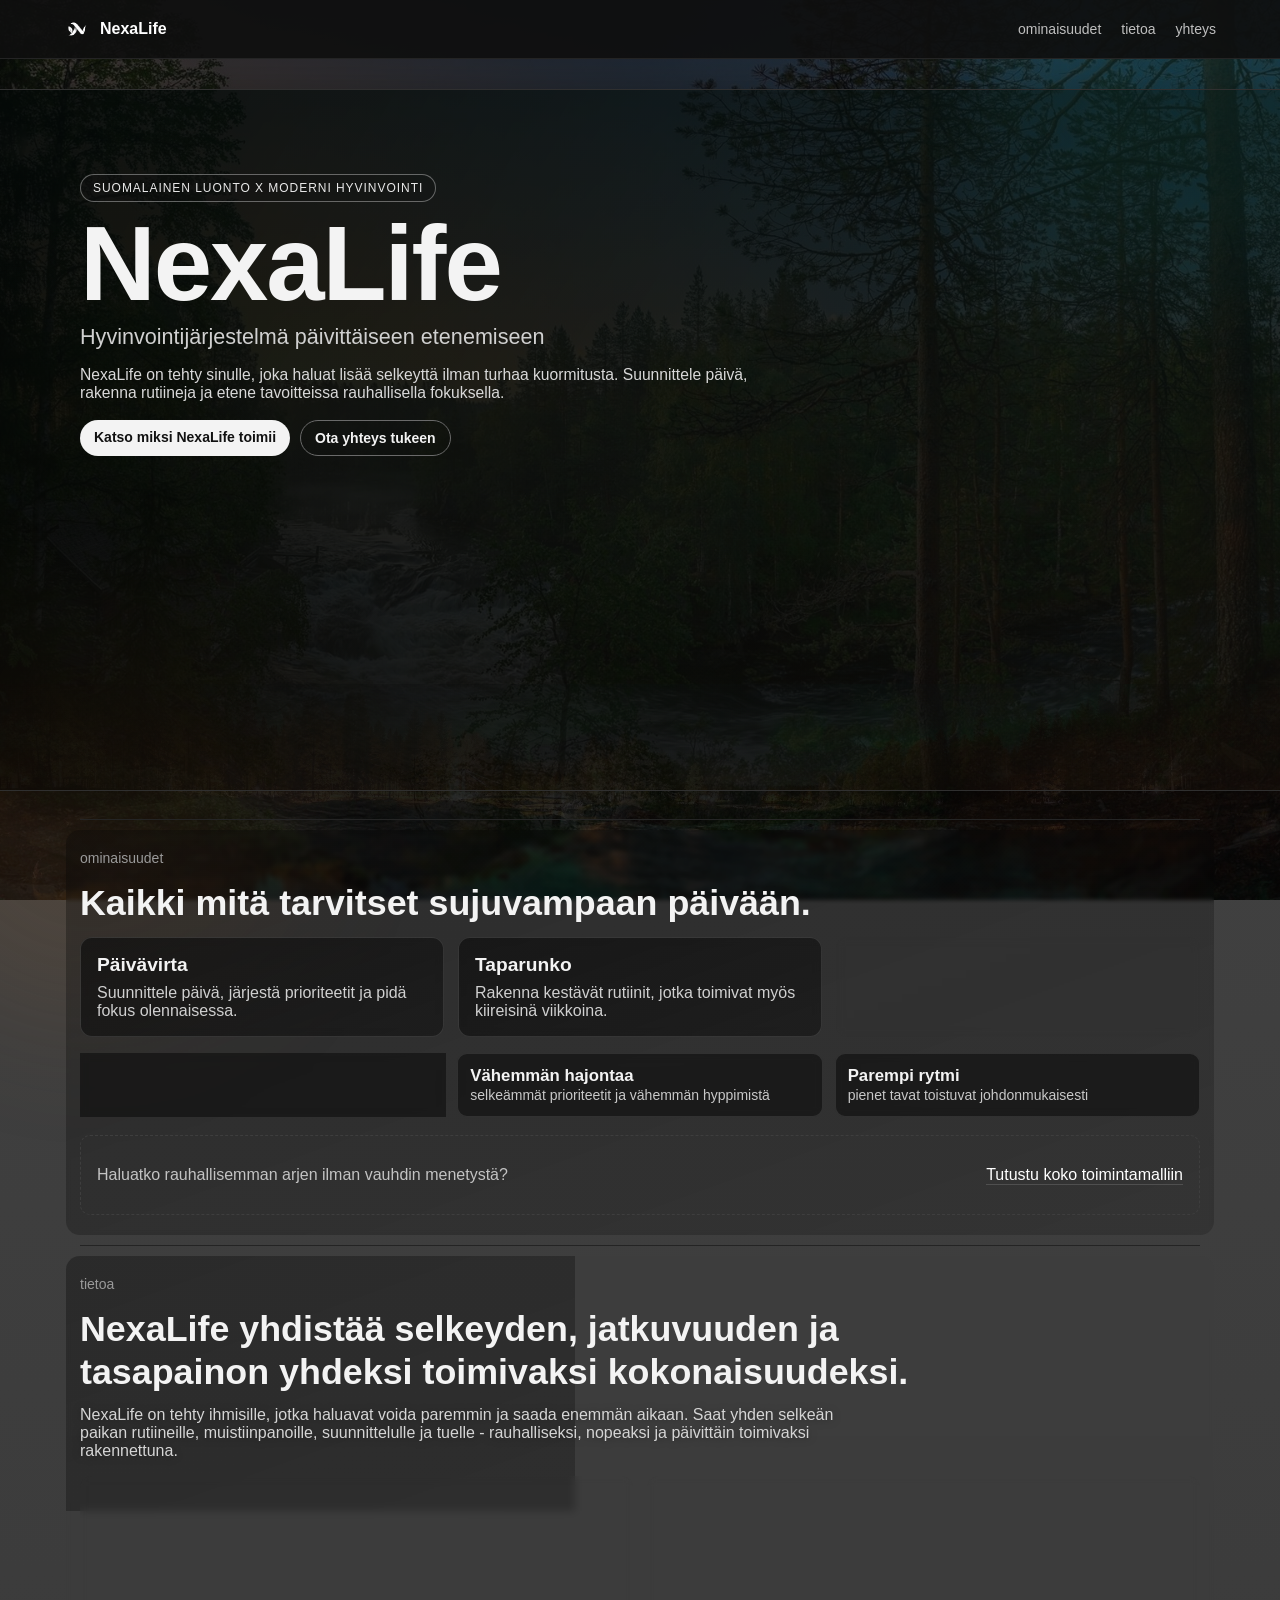
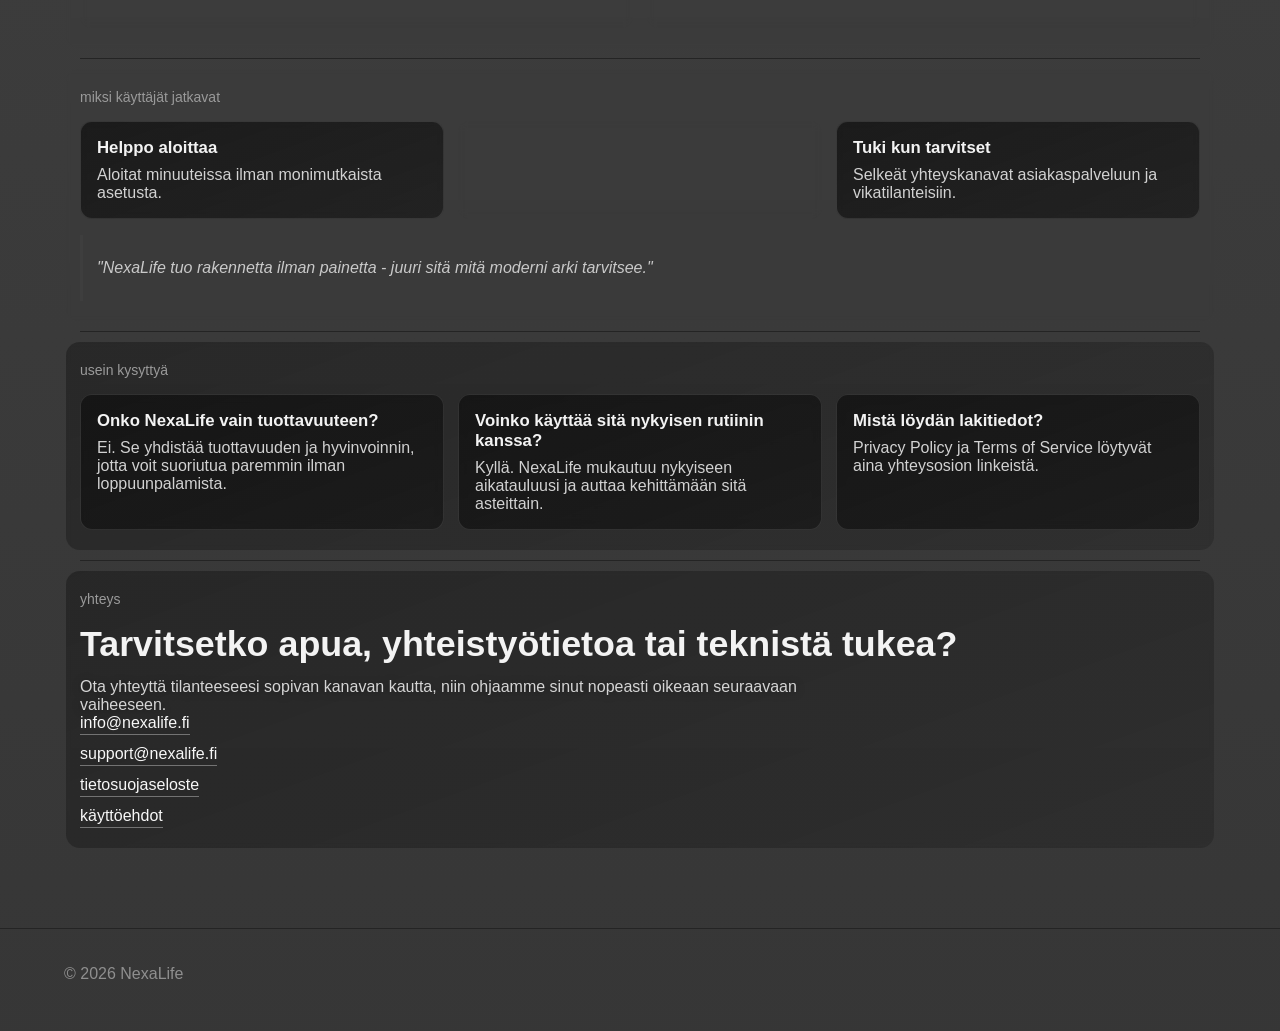
==== index.html @ 03fd62d7 "kotisivu" ====
<!DOCTYPE html>
<html lang="fi">
  <head>
    <meta charset="UTF-8" />
    <meta name="viewport" content="width=device-width, initial-scale=1.0" />
    <title>NexaLife</title>
    <meta name="description" content="NexaLife - hyvinvointijärjestelmä arjen etenemiseen." />
    <link rel="stylesheet" href="styles.css" />
  </head>
  <body>
    <div class="bg-orb orb-1"></div>
    <div class="bg-orb orb-2"></div>
    <div class="noise"></div>
    <header class="topbar">
      <a class="logo" href="#home">
        <img src="assets/images/nexanobg.png" alt="NexaLife logo" />
        <span>NexaLife</span>
      </a>
      <nav class="menu">
        <a class="nav-link" href="#projects">Ominaisuudet</a>
        <a class="nav-link" href="#about">Tietoa</a>
        <a class="nav-link" href="#support">Yhteys</a>
      </nav>
    </header>

    <main>
      <section id="home" class="hero hero-fullbleed reveal">
        <video autoplay muted loop playsinline poster="assets/images/taustatesti.jpeg">
          <source src="assets/videos/taustavideo.mp4" type="video/mp4" />
        </video>
        <div class="hero-overlay"></div>
        <div class="hero-inner">
          <p class="hero-tag">Suomalainen luonto x moderni hyvinvointi</p>
          <h1>NexaLife</h1>
          <h2>Hyvinvointijärjestelmä päivittäiseen etenemiseen</h2>
          <p class="hero-text">
            NexaLife on tehty sinulle, joka haluat lisää selkeyttä ilman turhaa
            kuormitusta. Suunnittele päivä, rakenna rutiineja ja etene
            tavoitteissa rauhallisella fokuksella.
          </p>
          <div class="hero-cta">
            <a class="pill-btn" href="#about">Katso miksi NexaLife toimii</a>
            <a class="pill-btn ghost" href="#support">Ota yhteys tukeen</a>
          </div>
        </div>
      </section>

      <section id="projects" class="panel reveal">
        <p class="eyebrow">Ominaisuudet</p>
        <h3 class="section-title">Kaikki mitä tarvitset sujuvampaan päivään.</h3>
        <div class="project-list">
          <article class="project-card reveal">
            <h3>Päivävirta</h3>
            <p>Suunnittele päivä, järjestä prioriteetit ja pidä fokus olennaisessa.</p>
          </article>
          <article class="project-card reveal">
            <h3>Taparunko</h3>
            <p>Rakenna kestävät rutiinit, jotka toimivat myös kiireisinä viikkoina.</p>
          </article>
          <article class="project-card reveal">
            <h3>Hyvinvointipulssi</h3>
            <p>Seuraa edistymistä ja tee parempia valintoja selkeällä yleiskuvalla.</p>
          </article>
        </div>
        <div class="mini-stats reveal">
          <div>
            <strong>1 sovellus</strong>
            <span>tehtäville, rutiineille, muistiinpanoille ja tuelle</span>
          </div>
          <div>
            <strong>Vähemmän hajontaa</strong>
            <span>selkeämmät prioriteetit ja vähemmän hyppimistä</span>
          </div>
          <div>
            <strong>Parempi rytmi</strong>
            <span>pienet tavat toistuvat johdonmukaisesti</span>
          </div>
        </div>
        <div class="panel-cta reveal">
          <p>Haluatko rauhallisemman arjen ilman vauhdin menetystä?</p>
          <a class="text-link" href="#about">Tutustu koko toimintamalliin</a>
        </div>
      </section>

      <section id="about" class="panel reveal">
        <p class="eyebrow">Tietoa</p>
        <h3 class="section-title">
          NexaLife yhdistää selkeyden, jatkuvuuden ja tasapainon yhdeksi toimivaksi kokonaisuudeksi.
        </h3>
        <p class="section-text">
          NexaLife on tehty ihmisille, jotka haluavat voida paremmin ja saada
          enemmän aikaan. Saat yhden selkeän paikan rutiineille, muistiinpanoille,
          suunnittelulle ja tuelle - rauhalliseksi, nopeaksi ja päivittäin
          toimivaksi rakennettuna.
        </p>
        <div class="about-grid">
          <article class="text-card reveal">
            <h4>Missä NexaLife auttaa</h4>
            <ul>
              <li>Päätä mitä tänään kannattaa tehdä ja suojaa fokuksesi.</li>
              <li>Rakenna kestäviä tapoja, jotka sopivat oikeaan arkeen.</li>
              <li>Pidä muistiinpanot ja suunnitelmat samassa luotettavassa paikassa.</li>
              <li>Näe kehitys ajassa viikoittaisen nollauksen sijaan.</li>
            </ul>
          </article>
          <article class="text-card reveal">
            <h4>Kenelle sovellus sopii</h4>
            <p>
              NexaLife sopii opiskelijoille, tekijöille, yrittäjille ja kiireisille
              ammattilaisille, jotka haluavat rauhallisemman tavan hallita arkea.
              Jos nykyinen kokonaisuus tuntuu hajanaiselta, tämä antaa yhden
              selkeän kotipesän.
            </p>
          </article>
        </div>
      </section>

      <section class="panel reveal">
        <p class="eyebrow">Miksi käyttäjät jatkavat</p>
        <div class="reason-grid">
          <article class="reason-card reveal">
            <h4>Helppo aloittaa</h4>
            <p>Aloitat minuuteissa ilman monimutkaista asetusta.</p>
          </article>
          <article class="reason-card reveal">
            <h4>Tehty jatkuvuuteen</h4>
            <p>Suunniteltu pitämään rytmi myös stressaavina viikkoina.</p>
          </article>
          <article class="reason-card reveal">
            <h4>Tuki kun tarvitset</h4>
            <p>Selkeät yhteyskanavat asiakaspalveluun ja vikatilanteisiin.</p>
          </article>
        </div>
        <div class="quote reveal">
          <p>
            "NexaLife tuo rakennetta ilman painetta - juuri sitä mitä moderni arki tarvitsee."
          </p>
        </div>
      </section>

      <section class="panel reveal">
        <p class="eyebrow">Usein kysyttyä</p>
        <div class="faq-list">
          <article class="faq-item reveal">
            <h4>Onko NexaLife vain tuottavuuteen?</h4>
            <p>
              Ei. Se yhdistää tuottavuuden ja hyvinvoinnin, jotta voit suoriutua
              paremmin ilman loppuunpalamista.
            </p>
          </article>
          <article class="faq-item reveal">
            <h4>Voinko käyttää sitä nykyisen rutiinin kanssa?</h4>
            <p>
              Kyllä. NexaLife mukautuu nykyiseen aikatauluusi ja auttaa kehittämään
              sitä asteittain.
            </p>
          </article>
          <article class="faq-item reveal">
            <h4>Mistä löydän lakitiedot?</h4>
            <p>
              Privacy Policy ja Terms of Service löytyvät aina yhteysosion linkeistä.
            </p>
          </article>
        </div>
      </section>

      <section id="support" class="panel reveal">
        <p class="eyebrow">Yhteys</p>
        <h3 class="section-title">Tarvitsetko apua, yhteistyötietoa tai teknistä tukea?</h3>
        <p class="section-text">
          Ota yhteyttä tilanteeseesi sopivan kanavan kautta, niin ohjaamme sinut
          nopeasti oikeaan seuraavaan vaiheeseen.
        </p>
        <div class="contact-links">
          <a href="mailto:info@nexalife.fi">info@nexalife.fi</a>
          <a href="mailto:support@nexalife.fi">support@nexalife.fi</a>
          <a href="privacy-policy.html">tietosuojaseloste</a>
          <a href="terms-of-service.html">käyttöehdot</a>
        </div>
      </section>
    </main>

    <footer class="footer">
      <p>&copy; 2026 NexaLife</p>
    </footer>

    <script src="script.js"></script>
  </body>
</html>
---- styles.css ----
* { box-sizing: border-box; }
html, body { margin: 0; padding: 0; scroll-behavior: smooth; }
body {
  font-family: Arial, Helvetica, sans-serif;
  background:
    linear-gradient(rgba(10, 10, 10, 0.76), rgba(10, 10, 10, 0.82)),
    url("assets/images/bg1.jpg") center / cover fixed no-repeat;
  color: #f3f3f3;
  overflow-x: hidden;
}

body::after {
  content: "";
  position: fixed;
  left: 0;
  width: 100%;
  height: clamp(180px, 24vh, 320px);
  pointer-events: none;
  z-index: -1;
  background-size: cover;
  background-position: center;
  opacity: 0.28;
}

body::after {
  bottom: 0;
  background-image:
    linear-gradient(to top, rgba(10, 10, 10, 0.2), rgba(10, 10, 10, 0.88)),
    url("assets/images/bg2.jpg");
}

.bg-orb {
  position: fixed;
  width: 420px;
  height: 420px;
  border-radius: 50%;
  filter: blur(70px);
  opacity: 0.18;
  pointer-events: none;
  z-index: 0;
}
.orb-1 {
  background: #2a9d8f;
  top: -140px;
  right: -100px;
}
.orb-2 {
  background: #8c5e34;
  bottom: -120px;
  left: -120px;
}
.noise {
  position: fixed;
  inset: 0;
  pointer-events: none;
  z-index: 0;
  opacity: 0.06;
  background-image: radial-gradient(#ffffff 0.6px, transparent 0.6px);
  background-size: 4px 4px;
}

.topbar {
  position: sticky;
  top: 0;
  z-index: 20;
  display: flex;
  align-items: center;
  justify-content: space-between;
  padding: 16px 5vw;
  background: rgba(15, 15, 15, 0.9);
  border-bottom: 1px solid #242424;
  z-index: 30;
}

.logo { display: inline-flex; align-items: center; gap: 10px; color: #fff; text-decoration: none; font-weight: 700; }
.logo img { width: 26px; height: 26px; object-fit: contain; }

.menu { display: flex; gap: 20px; }
.menu a {
  color: #bfbfbf;
  text-decoration: none;
  text-transform: lowercase;
  font-size: 14px;
  position: relative;
}
.menu a::after {
  content: "";
  position: absolute;
  left: 0;
  bottom: -5px;
  width: 100%;
  height: 1px;
  background: #f3f3f3;
  transform: scaleX(0);
  transform-origin: left;
  transition: transform 220ms ease;
}
.menu a:hover,
.menu a.is-active { color: #fff; }
.menu a:hover::after,
.menu a.is-active::after { transform: scaleX(1); }

main { width: min(1120px, 92vw); margin: 0 auto; padding: 30px 0 70px; position: relative; z-index: 1; }
section { scroll-margin-top: 90px; }

.hero {
  position: relative;
  min-height: 70vh;
  border-radius: 14px;
  overflow: hidden;
  margin-bottom: 28px;
  border: 1px solid #2f2f2f;
  box-shadow: 0 20px 60px rgba(0, 0, 0, 0.5);
}

.hero-fullbleed {
  width: 100vw;
  margin-left: 50%;
  transform: translateX(-50%);
  border-left: none;
  border-right: none;
  border-radius: 0;
  min-height: clamp(520px, 78vh, 860px);
}
.hero video {
  position: absolute;
  inset: 0;
  width: 100%;
  height: 100%;
  object-fit: cover;
  transform: scale(1.03);
}
.hero-overlay {
  position: absolute;
  inset: 0;
  background:
    linear-gradient(120deg, rgba(0,0,0,.72), rgba(0,0,0,.3)),
    linear-gradient(180deg, rgba(52, 167, 144, 0.12), rgba(140, 94, 52, 0.08));
}
.hero-inner {
  position: relative;
  z-index: 2;
  width: min(1120px, 92vw);
  margin: 0 auto;
  padding: clamp(30px, 7vw, 84px) 0;
  max-width: none;
}

.hero-tag {
  margin: 0 0 12px;
  display: inline-block;
  text-transform: uppercase;
  letter-spacing: 0.08em;
  font-size: 12px;
  color: #e9e9e9;
  border: 1px solid rgba(255, 255, 255, 0.35);
  border-radius: 999px;
  padding: 6px 12px;
  background: rgba(20, 20, 20, 0.35);
}
.hero-inner h1 {
  margin: 0 0 10px;
  font-size: clamp(3rem, 8.2vw, 8rem);
  line-height: .95;
  letter-spacing: -0.02em;
}
.hero-inner h2 {
  margin: 0;
  color: #d0d0d0;
  font-weight: 500;
  font-size: clamp(1rem, 2vw, 1.35rem);
  max-width: 700px;
}
.hero-text {
  margin: 16px 0 0;
  color: #d9d9d9;
  max-width: 680px;
  font-size: clamp(0.98rem, 1.2vw, 1.12rem);
}
.hero-cta {
  margin-top: 18px;
  display: flex;
  gap: 10px;
  flex-wrap: wrap;
}
.pill-btn {
  text-decoration: none;
  color: #111;
  background: #f3f3f3;
  border-radius: 999px;
  padding: 9px 14px;
  font-size: 14px;
  font-weight: 700;
  transition: transform .22s ease, box-shadow .22s ease;
}
.pill-btn.ghost {
  background: transparent;
  color: #f3f3f3;
  border: 1px solid #6a6a6a;
}
.pill-btn:hover {
  transform: translateY(-2px);
  box-shadow: 0 8px 20px rgba(0, 0, 0, 0.35);
}

.panel {
  padding: 30px 0;
  border-top: 1px solid #242424;
  position: relative;
}

.panel::before {
  content: "";
  position: absolute;
  inset: 10px -14px;
  border-radius: 14px;
  background: linear-gradient(160deg, rgba(7, 7, 7, 0.34), rgba(7, 7, 7, 0.18));
  backdrop-filter: blur(2px);
  z-index: -1;
  pointer-events: none;
}

.eyebrow {
  margin: 0 0 16px;
  color: #9a9a9a;
  text-transform: lowercase;
  font-size: 14px;
}

.project-list {
  display: grid;
  grid-template-columns: repeat(auto-fit, minmax(230px, 1fr));
  gap: 14px;
}
.project-card {
  border: 1px solid rgba(255, 255, 255, 0.12);
  border-radius: 12px;
  padding: 16px;
  background: linear-gradient(160deg, rgba(15, 15, 15, 0.72), rgba(15, 15, 15, 0.55));
  backdrop-filter: blur(4px);
  transition: transform .25s ease, border-color .25s ease, background .25s ease;
}
.project-card:hover {
  transform: translateY(-4px);
  border-color: rgba(255, 255, 255, 0.24);
  background: linear-gradient(160deg, rgba(18, 18, 18, 0.82), rgba(18, 18, 18, 0.68));
}
.project-card h3 { margin: 0 0 8px; font-size: 1.2rem; }
.project-card p { margin: 0; color: #d0d0d0; }

.mini-stats {
  margin-top: 16px;
  display: grid;
  grid-template-columns: repeat(auto-fit, minmax(220px, 1fr));
  gap: 12px;
}
.mini-stats div {
  border: 1px solid rgba(255, 255, 255, 0.1);
  border-radius: 10px;
  padding: 12px;
  background: rgba(10, 10, 10, 0.55);
  backdrop-filter: blur(4px);
}

.panel-cta {
  margin-top: 18px;
  padding: 14px 16px;
  border: 1px dashed #3e3e3e;
  border-radius: 10px;
  display: flex;
  flex-wrap: wrap;
  gap: 12px;
  align-items: center;
  justify-content: space-between;
  color: #c3c3c3;
}
.text-link {
  color: #fff;
  text-decoration: none;
  border-bottom: 1px solid #4f4f4f;
}
.mini-stats strong {
  display: block;
  font-size: 1.05rem;
}
.mini-stats span {
  color: #c8c8c8;
  font-size: 14px;
}

.section-title {
  margin: 0 0 12px;
  max-width: 880px;
  font-size: clamp(1.4rem, 2.8vw, 2.35rem);
  line-height: 1.2;
}
.section-text {
  margin: 0;
  max-width: 760px;
  color: #d5d5d5;
  text-shadow: 0 1px 8px rgba(0, 0, 0, 0.35);
}

.about-grid,
.reason-grid,
.faq-list {
  margin-top: 16px;
  display: grid;
  grid-template-columns: repeat(auto-fit, minmax(260px, 1fr));
  gap: 14px;
}
.text-card,
.reason-card,
.faq-item {
  border: 1px solid rgba(255, 255, 255, 0.11);
  border-radius: 12px;
  padding: 16px;
  background: linear-gradient(160deg, rgba(15, 15, 15, 0.72), rgba(15, 15, 15, 0.55));
  backdrop-filter: blur(4px);
  transition: transform .25s ease, border-color .25s ease;
}
.text-card:hover,
.reason-card:hover,
.faq-item:hover {
  transform: translateY(-3px);
  border-color: rgba(255, 255, 255, 0.22);
}
.text-card h4,
.reason-card h4,
.faq-item h4 {
  margin: 0 0 8px;
  font-size: 1.05rem;
}
.text-card p,
.reason-card p,
.faq-item p {
  margin: 0;
  color: #d2d2d2;
}
.text-card ul {
  margin: 0;
  padding-left: 18px;
  color: #d2d2d2;
}
.text-card li + li {
  margin-top: 6px;
}

.contact-links { display: grid; gap: 10px; }
.contact-links a {
  width: fit-content;
  color: #f7f7f7;
  text-decoration: none;
  border-bottom: 1px solid rgba(255, 255, 255, 0.35);
  padding-bottom: 2px;
  transition: color .2s ease, border-color .2s ease;
}
.contact-links a:hover {
  color: #ffffff;
  border-color: rgba(255, 255, 255, 0.72);
}

.quote {
  margin-top: 16px;
  border-left: 3px solid #3e3e3e;
  padding: 8px 14px;
  color: #c9c9c9;
  font-style: italic;
}

.footer {
  border-top: 1px solid #242424;
  padding: 20px 5vw 32px;
  color: #8f8f8f;
  position: relative;
  z-index: 1;
}

.reveal {
  opacity: 0;
  transform: translateY(16px);
  transition: opacity .7s ease, transform .7s ease;
}
.reveal.is-visible {
  opacity: 1;
  transform: translateY(0);
}

.hero-fullbleed.reveal {
  transform: translateX(-50%) translateY(16px);
}

.hero-fullbleed.reveal.is-visible {
  transform: translateX(-50%) translateY(0);
}

@media (max-width: 760px) {
  .topbar { flex-direction: column; align-items: flex-start; gap: 10px; }
  .menu { gap: 14px; }
  .hero-fullbleed {
    min-height: 66vh;
  }
  .hero-inner {
    width: 92vw;
    padding: 24px 0 34px;
  }
}
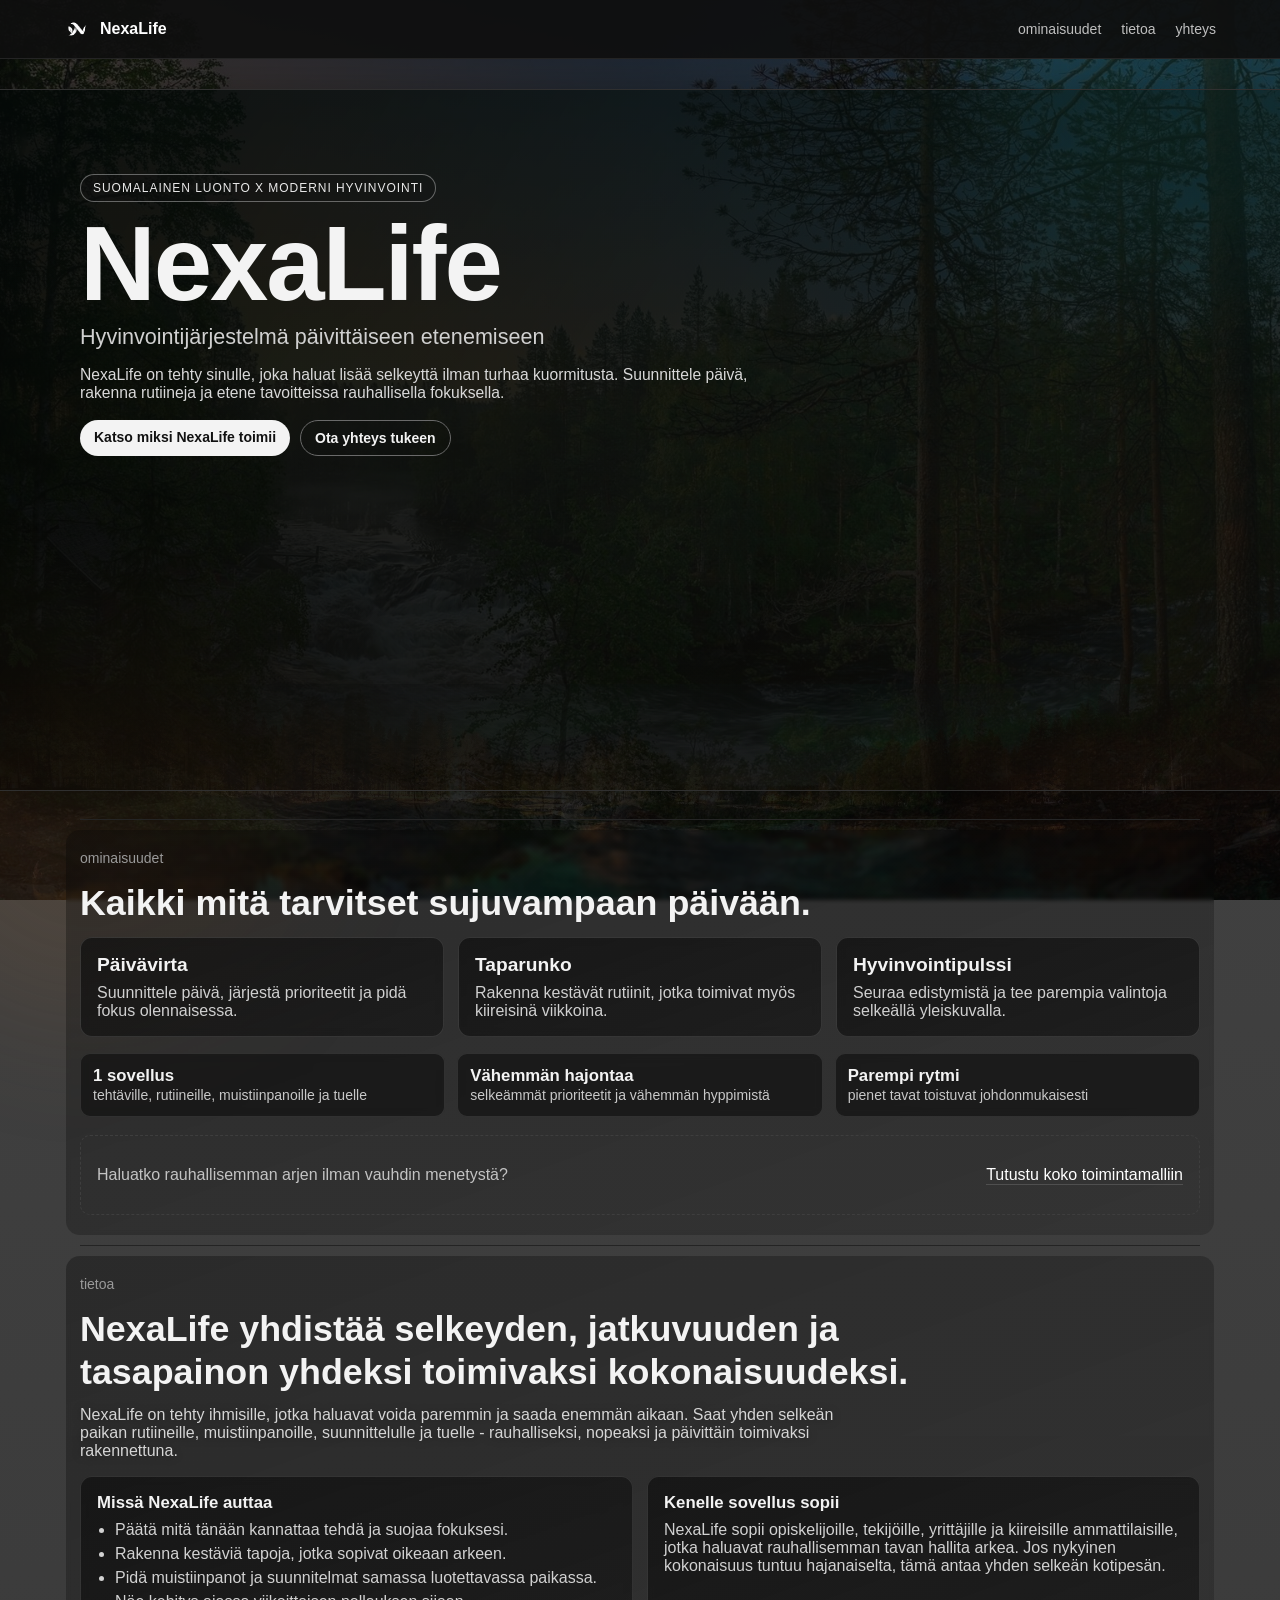
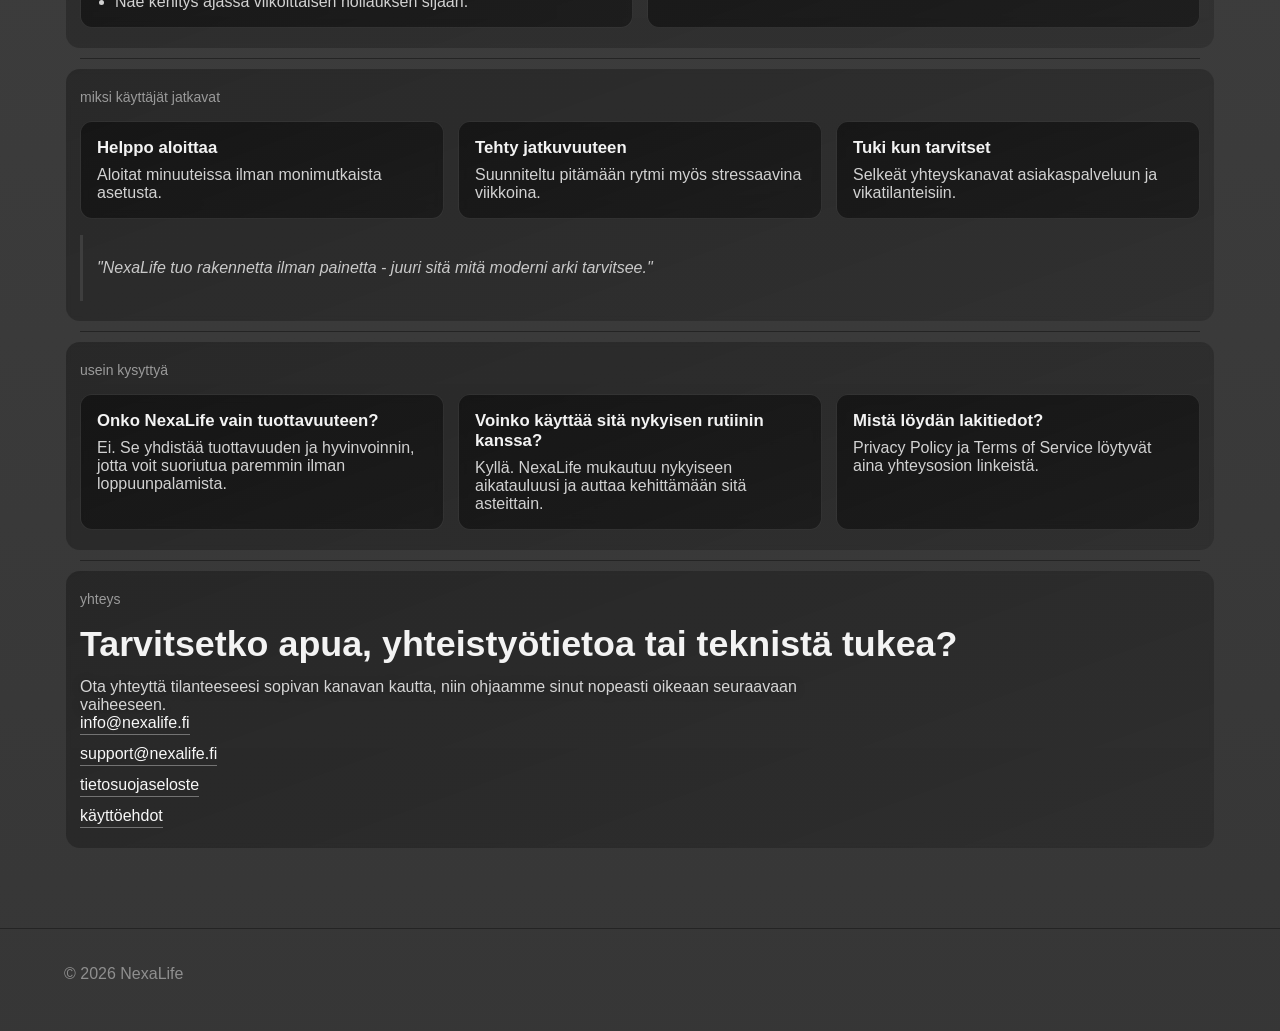
==== commit 8b847ed2: "Update index.html" ====
--- a/index.html
+++ b/index.html
@@ -174,8 +174,8 @@
         <div class="contact-links">
           <a href="mailto:info@nexalife.fi">info@nexalife.fi</a>
           <a href="mailto:support@nexalife.fi">support@nexalife.fi</a>
-          <a href="privacy-policy.html">tietosuojaseloste</a>
-          <a href="terms-of-service.html">käyttöehdot</a>
+          <a href="https://nexalife.fi/privacy_policy">tietosuojaseloste</a>
+          <a href="https://nexalife.fi/terms_of_service">käyttöehdot</a>
         </div>
       </section>
     </main>
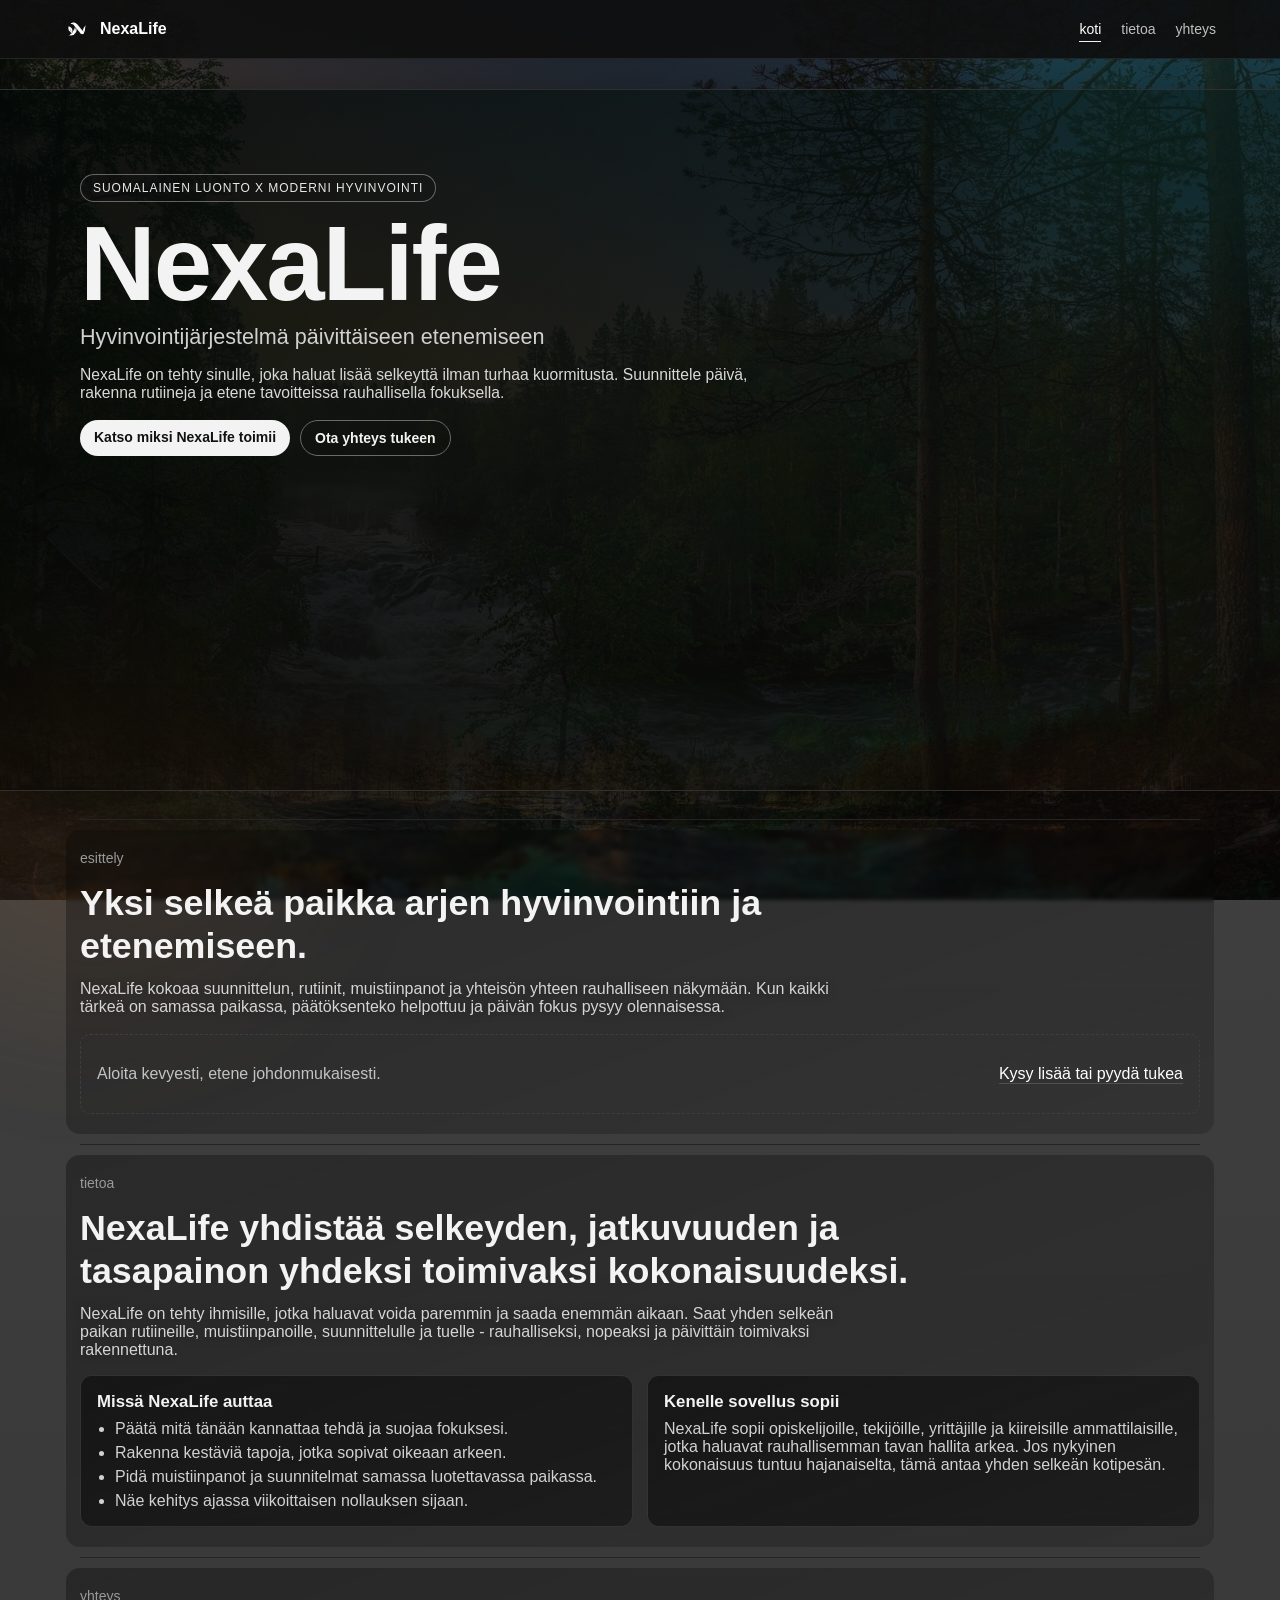
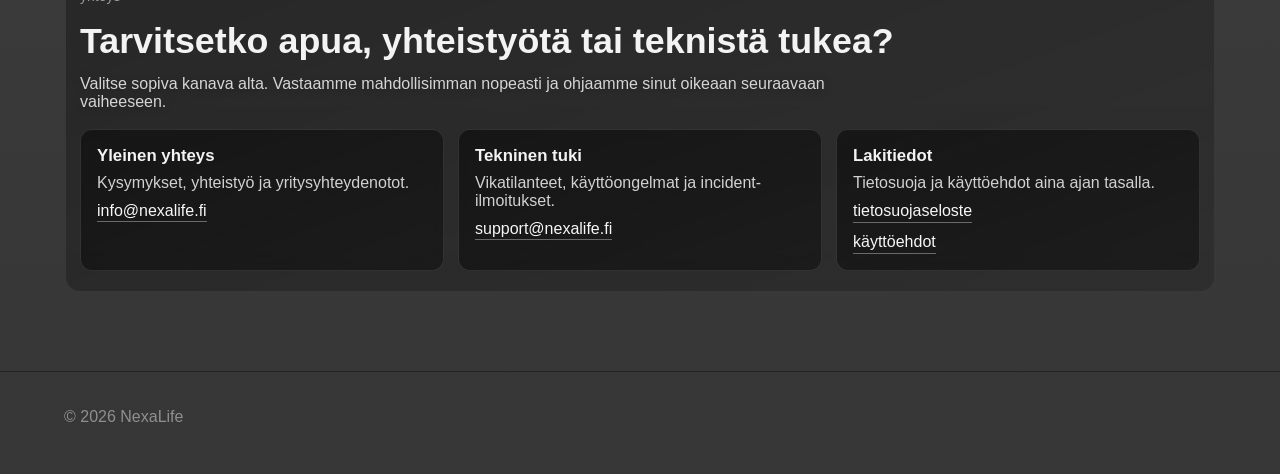
==== commit 77bcef4d: "update" ====
--- a/index.html
+++ b/index.html
@@ -17,7 +17,7 @@
         <span>NexaLife</span>
       </a>
       <nav class="menu">
-        <a class="nav-link" href="#projects">Ominaisuudet</a>
+        <a class="nav-link" href="#home">Koti</a>
         <a class="nav-link" href="#about">Tietoa</a>
         <a class="nav-link" href="#support">Yhteys</a>
       </nav>
@@ -45,40 +45,17 @@
         </div>
       </section>
 
-      <section id="projects" class="panel reveal">
-        <p class="eyebrow">Ominaisuudet</p>
-        <h3 class="section-title">Kaikki mitä tarvitset sujuvampaan päivään.</h3>
-        <div class="project-list">
-          <article class="project-card reveal">
-            <h3>Päivävirta</h3>
-            <p>Suunnittele päivä, järjestä prioriteetit ja pidä fokus olennaisessa.</p>
-          </article>
-          <article class="project-card reveal">
-            <h3>Taparunko</h3>
-            <p>Rakenna kestävät rutiinit, jotka toimivat myös kiireisinä viikkoina.</p>
-          </article>
-          <article class="project-card reveal">
-            <h3>Hyvinvointipulssi</h3>
-            <p>Seuraa edistymistä ja tee parempia valintoja selkeällä yleiskuvalla.</p>
-          </article>
-        </div>
-        <div class="mini-stats reveal">
-          <div>
-            <strong>1 sovellus</strong>
-            <span>tehtäville, rutiineille, muistiinpanoille ja tuelle</span>
-          </div>
-          <div>
-            <strong>Vähemmän hajontaa</strong>
-            <span>selkeämmät prioriteetit ja vähemmän hyppimistä</span>
-          </div>
-          <div>
-            <strong>Parempi rytmi</strong>
-            <span>pienet tavat toistuvat johdonmukaisesti</span>
-          </div>
-        </div>
+      <section class="panel reveal">
+        <p class="eyebrow">Esittely</p>
+        <h3 class="section-title">Yksi selkeä paikka arjen hyvinvointiin ja etenemiseen.</h3>
+        <p class="section-text">
+          NexaLife kokoaa suunnittelun, rutiinit, muistiinpanot ja yhteisön yhteen
+          rauhalliseen näkymään. Kun kaikki tärkeä on samassa paikassa, päätöksenteko
+          helpottuu ja päivän fokus pysyy olennaisessa.
+        </p>
         <div class="panel-cta reveal">
-          <p>Haluatko rauhallisemman arjen ilman vauhdin menetystä?</p>
-          <a class="text-link" href="#about">Tutustu koko toimintamalliin</a>
+          <p>Aloita kevyesti, etene johdonmukaisesti.</p>
+          <a class="text-link" href="#support">Kysy lisää tai pyydä tukea</a>
         </div>
       </section>
 
@@ -115,67 +92,32 @@
         </div>
       </section>
 
-      <section class="panel reveal">
-        <p class="eyebrow">Miksi käyttäjät jatkavat</p>
-        <div class="reason-grid">
-          <article class="reason-card reveal">
-            <h4>Helppo aloittaa</h4>
-            <p>Aloitat minuuteissa ilman monimutkaista asetusta.</p>
-          </article>
-          <article class="reason-card reveal">
-            <h4>Tehty jatkuvuuteen</h4>
-            <p>Suunniteltu pitämään rytmi myös stressaavina viikkoina.</p>
-          </article>
-          <article class="reason-card reveal">
-            <h4>Tuki kun tarvitset</h4>
-            <p>Selkeät yhteyskanavat asiakaspalveluun ja vikatilanteisiin.</p>
-          </article>
-        </div>
-        <div class="quote reveal">
-          <p>
-            "NexaLife tuo rakennetta ilman painetta - juuri sitä mitä moderni arki tarvitsee."
-          </p>
-        </div>
-      </section>
-
-      <section class="panel reveal">
-        <p class="eyebrow">Usein kysyttyä</p>
-        <div class="faq-list">
-          <article class="faq-item reveal">
-            <h4>Onko NexaLife vain tuottavuuteen?</h4>
-            <p>
-              Ei. Se yhdistää tuottavuuden ja hyvinvoinnin, jotta voit suoriutua
-              paremmin ilman loppuunpalamista.
-            </p>
-          </article>
-          <article class="faq-item reveal">
-            <h4>Voinko käyttää sitä nykyisen rutiinin kanssa?</h4>
-            <p>
-              Kyllä. NexaLife mukautuu nykyiseen aikatauluusi ja auttaa kehittämään
-              sitä asteittain.
-            </p>
-          </article>
-          <article class="faq-item reveal">
-            <h4>Mistä löydän lakitiedot?</h4>
-            <p>
-              Privacy Policy ja Terms of Service löytyvät aina yhteysosion linkeistä.
-            </p>
-          </article>
-        </div>
-      </section>
-
       <section id="support" class="panel reveal">
         <p class="eyebrow">Yhteys</p>
-        <h3 class="section-title">Tarvitsetko apua, yhteistyötietoa tai teknistä tukea?</h3>
+        <h3 class="section-title">Tarvitsetko apua, yhteistyötä tai teknistä tukea?</h3>
         <p class="section-text">
-          Ota yhteyttä tilanteeseesi sopivan kanavan kautta, niin ohjaamme sinut
-          nopeasti oikeaan seuraavaan vaiheeseen.
+          Valitse sopiva kanava alta. Vastaamme mahdollisimman nopeasti ja
+          ohjaamme sinut oikeaan seuraavaan vaiheeseen.
         </p>
-        <div class="contact-links">
-          <a href="mailto:info@nexalife.fi">info@nexalife.fi</a>
-          <a href="mailto:support@nexalife.fi">support@nexalife.fi</a>
-          <a href="https://nexalife.fi/privacy_policy">tietosuojaseloste</a>
-          <a href="https://nexalife.fi/terms_of_service">käyttöehdot</a>
+        <div class="contact-grid">
+          <article class="contact-card reveal">
+            <h4>Yleinen yhteys</h4>
+            <p>Kysymykset, yhteistyö ja yritysyhteydenotot.</p>
+            <a href="mailto:info@nexalife.fi">info@nexalife.fi</a>
+          </article>
+          <article class="contact-card reveal">
+            <h4>Tekninen tuki</h4>
+            <p>Vikatilanteet, käyttöongelmat ja incident-ilmoitukset.</p>
+            <a href="mailto:support@nexalife.fi">support@nexalife.fi</a>
+          </article>
+          <article class="contact-card reveal">
+            <h4>Lakitiedot</h4>
+            <p>Tietosuoja ja käyttöehdot aina ajan tasalla.</p>
+            <div class="contact-links">
+              <a href="https://nexalife.fi/privacy_policy">tietosuojaseloste</a>
+              <a href="https://nexalife.fi/terms_of_service">käyttöehdot</a>
+            </div>
+          </article>
         </div>
       </section>
     </main>
--- a/styles.css
+++ b/styles.css
@@ -346,6 +346,51 @@
   margin-top: 6px;
 }
 
+.contact-grid {
+  margin-top: 18px;
+  display: grid;
+  grid-template-columns: repeat(auto-fit, minmax(240px, 1fr));
+  gap: 14px;
+}
+
+.contact-card {
+  border: 1px solid rgba(255, 255, 255, 0.11);
+  border-radius: 12px;
+  padding: 16px;
+  background: linear-gradient(160deg, rgba(15, 15, 15, 0.72), rgba(15, 15, 15, 0.55));
+  backdrop-filter: blur(4px);
+  transition: transform .25s ease, border-color .25s ease;
+}
+
+.contact-card:hover {
+  transform: translateY(-3px);
+  border-color: rgba(255, 255, 255, 0.22);
+}
+
+.contact-card h4 {
+  margin: 0 0 8px;
+  font-size: 1.05rem;
+}
+
+.contact-card p {
+  margin: 0 0 10px;
+  color: #d2d2d2;
+}
+
+.contact-card > a {
+  width: fit-content;
+  color: #f7f7f7;
+  text-decoration: none;
+  border-bottom: 1px solid rgba(255, 255, 255, 0.35);
+  padding-bottom: 2px;
+  transition: color .2s ease, border-color .2s ease;
+}
+
+.contact-card > a:hover {
+  color: #ffffff;
+  border-color: rgba(255, 255, 255, 0.72);
+}
+
 .contact-links { display: grid; gap: 10px; }
 .contact-links a {
   width: fit-content;
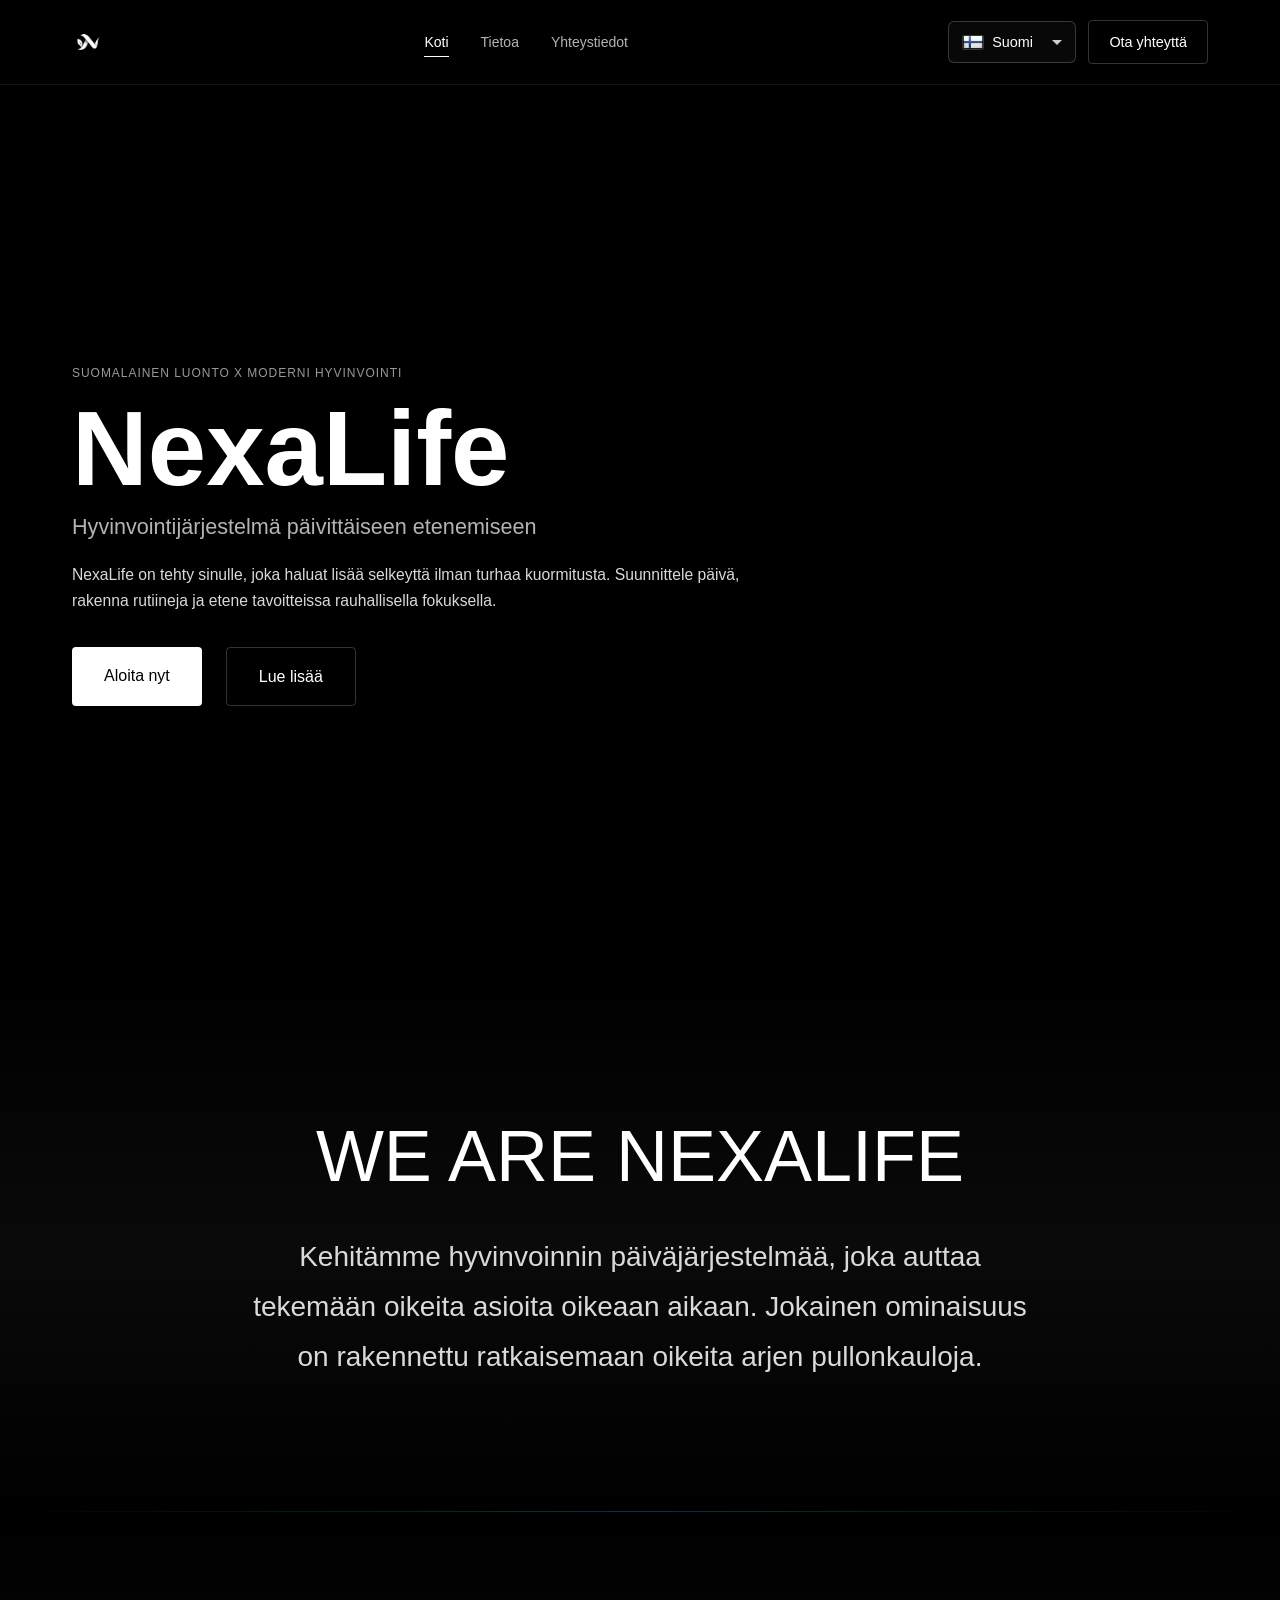
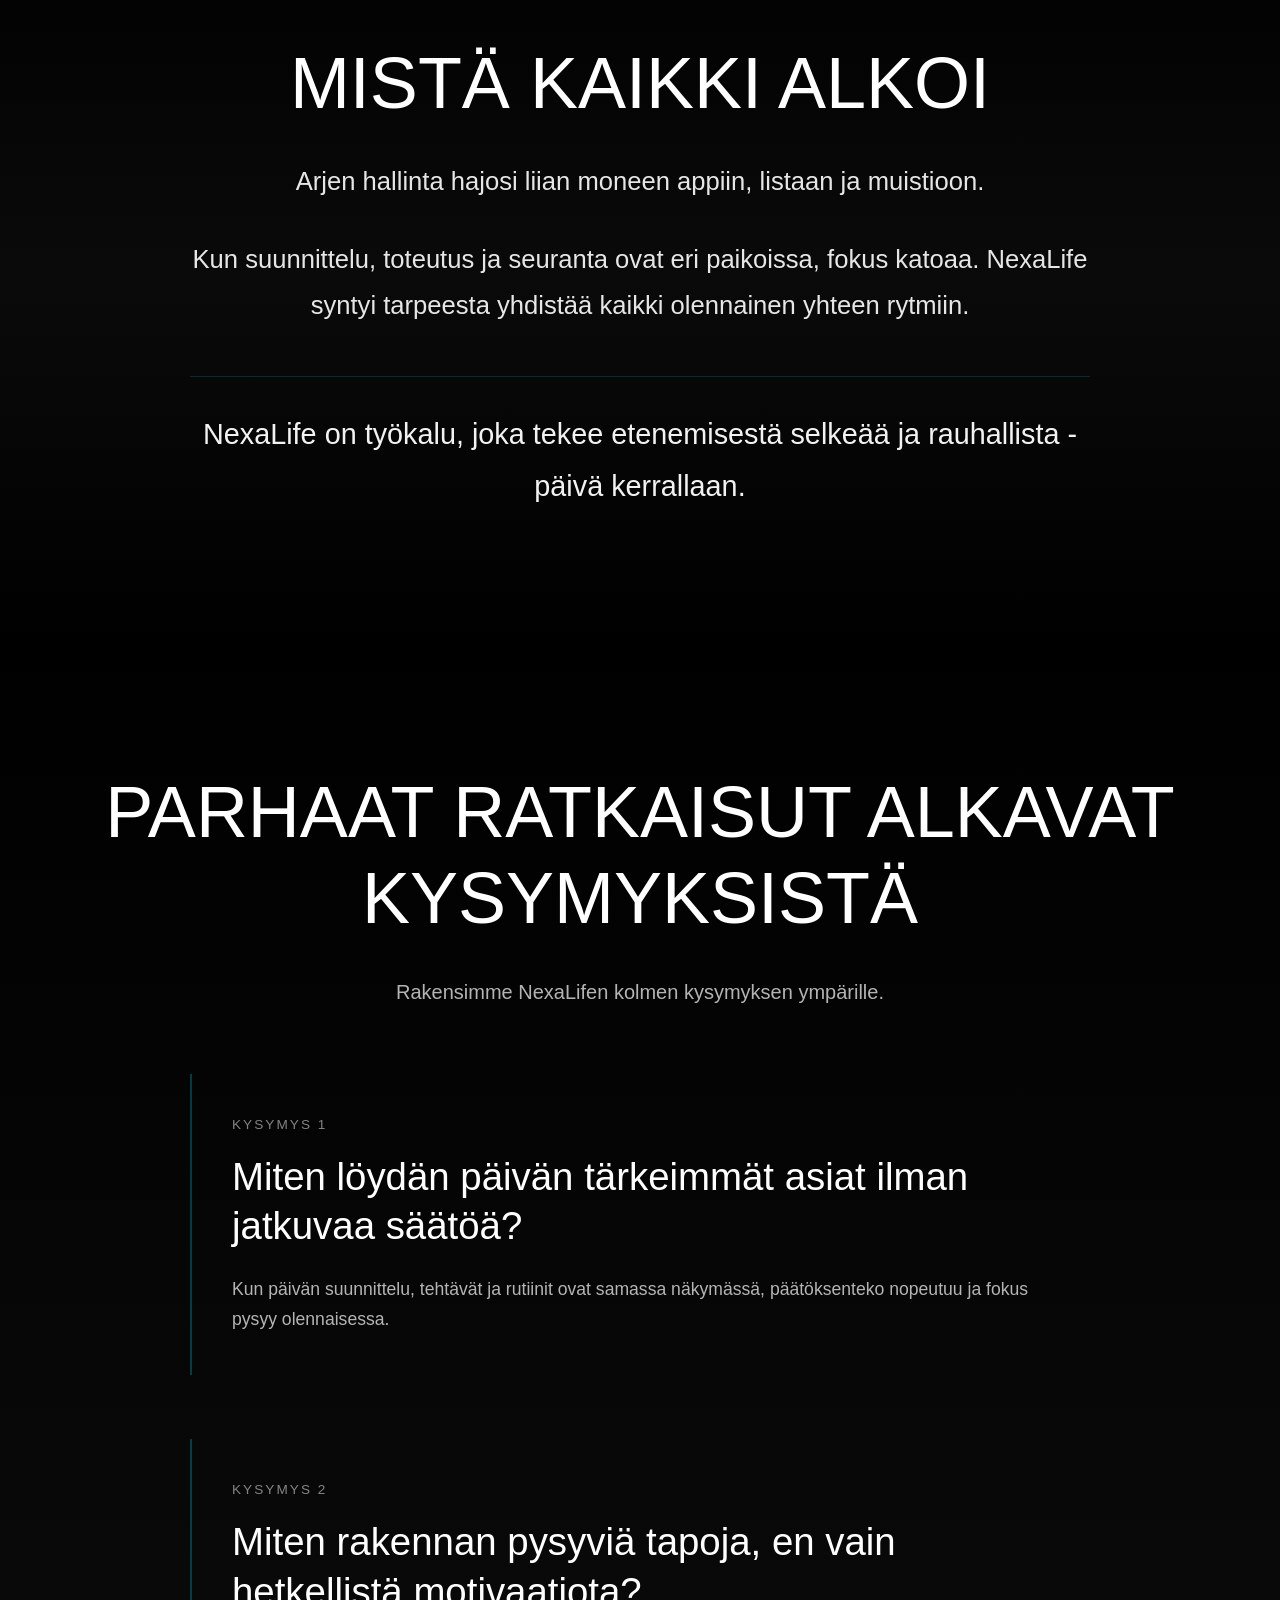
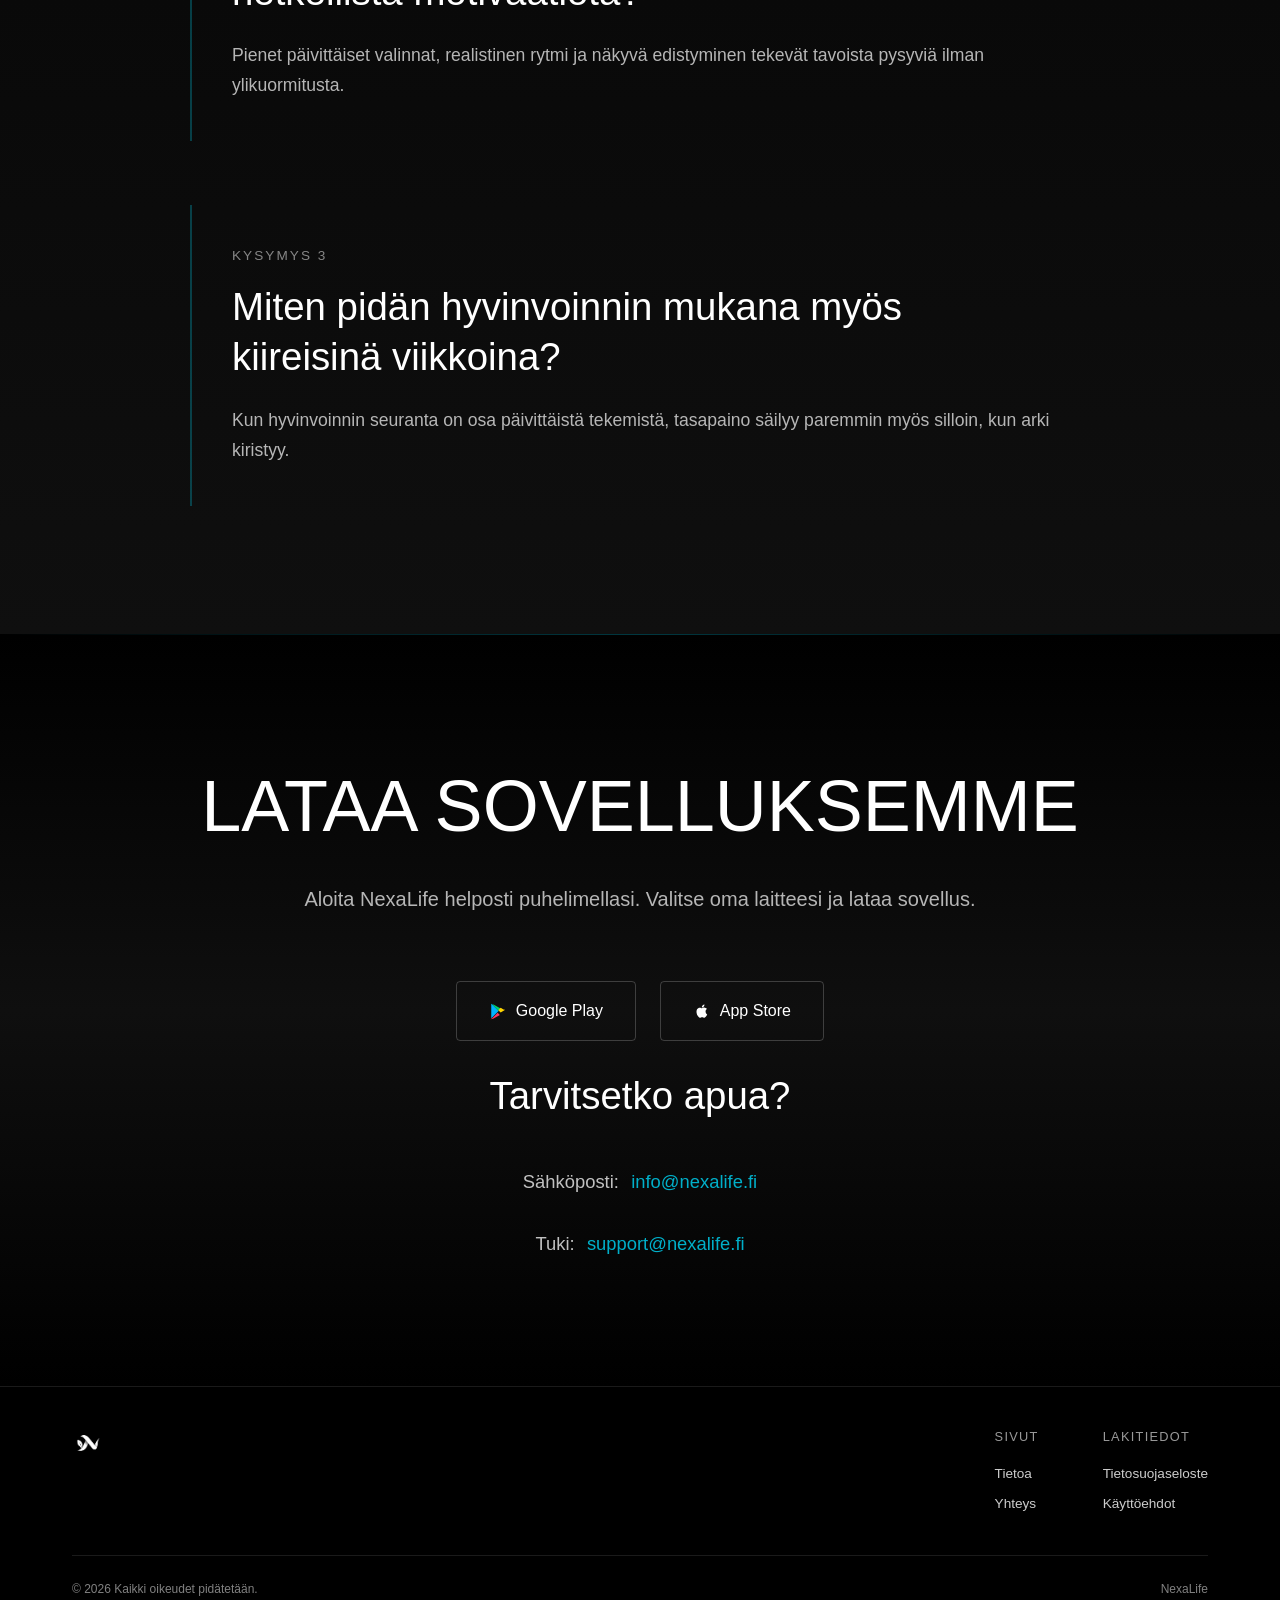
==== commit 234d0d40: "päivitys kokonaan" ====
--- a/index.html
+++ b/index.html
@@ -1,131 +1,221 @@
 <!DOCTYPE html>
 <html lang="fi">
-  <head>
-    <meta charset="UTF-8" />
-    <meta name="viewport" content="width=device-width, initial-scale=1.0" />
-    <title>NexaLife</title>
-    <meta name="description" content="NexaLife - hyvinvointijärjestelmä arjen etenemiseen." />
-    <link rel="stylesheet" href="styles.css" />
-  </head>
-  <body>
-    <div class="bg-orb orb-1"></div>
-    <div class="bg-orb orb-2"></div>
-    <div class="noise"></div>
-    <header class="topbar">
-      <a class="logo" href="#home">
-        <img src="assets/images/nexanobg.png" alt="NexaLife logo" />
-        <span>NexaLife</span>
-      </a>
-      <nav class="menu">
-        <a class="nav-link" href="#home">Koti</a>
-        <a class="nav-link" href="#about">Tietoa</a>
-        <a class="nav-link" href="#support">Yhteys</a>
-      </nav>
-    </header>
-
-    <main>
-      <section id="home" class="hero hero-fullbleed reveal">
-        <video autoplay muted loop playsinline poster="assets/images/taustatesti.jpeg">
-          <source src="assets/videos/taustavideo.mp4" type="video/mp4" />
+<head>
+    <meta charset="UTF-8">
+    <meta name="viewport" content="width=device-width, initial-scale=1.0">
+    <title>NexaLife - Hyvinvointiautomaatiota arkeen</title>
+    <link rel="stylesheet" href="./styles.css">
+</head>
+<body>
+    <nav class="navbar-landing">
+        <div class="container">
+            <div class="nav-left">
+                <a class="nav-brand" href="#home">
+                    <img src="./assets/images/nexanobg.png" alt="NexaLife" class="logo-image">
+                </a>
+            </div>
+            <div class="nav-center">
+                <a href="#home" class="nav-link">Koti</a>
+                <a href="#story" class="nav-link">Tietoa</a>
+                <a href="#contact" class="nav-link">Yhteystiedot</a>
+            </div>
+            <div class="nav-right">
+                <div class="language-selector" id="languageSelector" data-lang="fi">
+                    <div class="language-select-custom" id="languageSelectCustom">
+                        <div class="language-select-selected">
+                            <img src="./assets/images/finland_flags_flag_9256.png" alt="Suomi" class="language-flag-icon">
+                            <span class="language-name">Suomi</span>
+                            <svg class="language-arrow" width="12" height="12" viewBox="0 0 12 12" aria-hidden="true">
+                                <path fill="currentColor" d="M6 9L1 4h10z"/>
+                            </svg>
+                        </div>
+                        <div class="language-select-dropdown" id="languageSelectDropdown">
+                            <div class="language-option active" data-lang="fi" data-flag="./assets/images/finland_flags_flag_9256.png" data-name="Suomi" data-alt="Suomi">
+                                <img src="./assets/images/finland_flags_flag_9256.png" alt="Suomi" class="language-flag-icon">
+                                <span>Suomi</span>
+                            </div>
+                            <div class="language-option" data-lang="en" data-flag="./assets/images/EnglishLanguage_Flag1_26107.png" data-name="English" data-alt="English">
+                                <img src="./assets/images/EnglishLanguage_Flag1_26107.png" alt="English" class="language-flag-icon">
+                                <span>English</span>
+                            </div>
+                        </div>
+                    </div>
+                    <select id="languageSelect" class="language-select-hidden" aria-label="Kieli">
+                        <option value="fi">Suomi</option>
+                        <option value="en">English</option>
+                    </select>
+                </div>
+                <a href="#contact" class="btn btn-outline">Ota yhteyttä</a>
+            </div>
+        </div>
+    </nav>
+
+    <section id="home" class="hero">
+        <video class="hero-video" autoplay muted loop playsinline>
+            <source src="./assets/videos/taustavideo.mp4" type="video/mp4" />
         </video>
-        <div class="hero-overlay"></div>
-        <div class="hero-inner">
-          <p class="hero-tag">Suomalainen luonto x moderni hyvinvointi</p>
-          <h1>NexaLife</h1>
-          <h2>Hyvinvointijärjestelmä päivittäiseen etenemiseen</h2>
-          <p class="hero-text">
-            NexaLife on tehty sinulle, joka haluat lisää selkeyttä ilman turhaa
-            kuormitusta. Suunnittele päivä, rakenna rutiineja ja etene
-            tavoitteissa rauhallisella fokuksella.
-          </p>
-          <div class="hero-cta">
-            <a class="pill-btn" href="#about">Katso miksi NexaLife toimii</a>
-            <a class="pill-btn ghost" href="#support">Ota yhteys tukeen</a>
-          </div>
-        </div>
-      </section>
-
-      <section class="panel reveal">
-        <p class="eyebrow">Esittely</p>
-        <h3 class="section-title">Yksi selkeä paikka arjen hyvinvointiin ja etenemiseen.</h3>
-        <p class="section-text">
-          NexaLife kokoaa suunnittelun, rutiinit, muistiinpanot ja yhteisön yhteen
-          rauhalliseen näkymään. Kun kaikki tärkeä on samassa paikassa, päätöksenteko
-          helpottuu ja päivän fokus pysyy olennaisessa.
-        </p>
-        <div class="panel-cta reveal">
-          <p>Aloita kevyesti, etene johdonmukaisesti.</p>
-          <a class="text-link" href="#support">Kysy lisää tai pyydä tukea</a>
-        </div>
-      </section>
-
-      <section id="about" class="panel reveal">
-        <p class="eyebrow">Tietoa</p>
-        <h3 class="section-title">
-          NexaLife yhdistää selkeyden, jatkuvuuden ja tasapainon yhdeksi toimivaksi kokonaisuudeksi.
-        </h3>
-        <p class="section-text">
-          NexaLife on tehty ihmisille, jotka haluavat voida paremmin ja saada
-          enemmän aikaan. Saat yhden selkeän paikan rutiineille, muistiinpanoille,
-          suunnittelulle ja tuelle - rauhalliseksi, nopeaksi ja päivittäin
-          toimivaksi rakennettuna.
-        </p>
-        <div class="about-grid">
-          <article class="text-card reveal">
-            <h4>Missä NexaLife auttaa</h4>
-            <ul>
-              <li>Päätä mitä tänään kannattaa tehdä ja suojaa fokuksesi.</li>
-              <li>Rakenna kestäviä tapoja, jotka sopivat oikeaan arkeen.</li>
-              <li>Pidä muistiinpanot ja suunnitelmat samassa luotettavassa paikassa.</li>
-              <li>Näe kehitys ajassa viikoittaisen nollauksen sijaan.</li>
-            </ul>
-          </article>
-          <article class="text-card reveal">
-            <h4>Kenelle sovellus sopii</h4>
-            <p>
-              NexaLife sopii opiskelijoille, tekijöille, yrittäjille ja kiireisille
-              ammattilaisille, jotka haluavat rauhallisemman tavan hallita arkea.
-              Jos nykyinen kokonaisuus tuntuu hajanaiselta, tämä antaa yhden
-              selkeän kotipesän.
+        <div class="container">
+            <div class="hero-content">
+                <p class="hero-label">Suomalainen luonto x moderni hyvinvointi</p>
+                <h1 class="hero-title">
+                    <span>NexaLife</span>
+                </h1>
+                <h2 class="hero-subtitle">Hyvinvointijärjestelmä päivittäiseen etenemiseen</h2>
+                <p class="hero-description">
+                    NexaLife on tehty sinulle, joka haluat lisää selkeyttä ilman turhaa
+                    kuormitusta. Suunnittele päivä, rakenna rutiineja ja etene
+                    tavoitteissa rauhallisella fokuksella.
+                </p>
+                <div class="hero-buttons">
+                    <a href="#stores" class="btn btn-primary btn-large">Aloita nyt</a>
+                    <a href="#story" class="btn btn-outline btn-large">Lue lisää</a>
+                </div>
+            </div>
+        </div>
+    </section>
+
+    <section id="we-are" class="we-are">
+        <div class="container">
+            <div class="we-are-content">
+                <h2 class="we-are-title">WE ARE NEXALIFE</h2>
+                <p class="we-are-text">
+                    Kehitämme hyvinvoinnin päiväjärjestelmää, joka auttaa tekemään oikeita
+                    asioita oikeaan aikaan. Jokainen ominaisuus on rakennettu ratkaisemaan
+                    oikeita arjen pullonkauloja.
+                </p>
+            </div>
+        </div>
+    </section>
+
+    <hr class="section-divider">
+
+    <section id="story" class="our-story">
+        <div class="container">
+            <h2 class="story-title">MISTÄ KAIKKI ALKOI</h2>
+            <div class="story-content">
+                <div class="story-text-wrapper">
+                    <p class="story-text">
+                        Arjen hallinta hajosi liian moneen appiin, listaan ja muistioon.
+                    </p>
+                    <p class="story-text">
+                        Kun suunnittelu, toteutus ja seuranta ovat eri paikoissa, fokus
+                        katoaa. NexaLife syntyi tarpeesta yhdistää kaikki olennainen yhteen
+                        rytmiin.
+                    </p>
+                    <p class="story-text story-text-final">
+                        NexaLife on työkalu, joka tekee etenemisestä selkeää ja rauhallista
+                        - päivä kerrallaan.
+                    </p>
+                </div>
+            </div>
+        </div>
+    </section>
+
+    <section id="questions" class="curiosity">
+        <div class="container">
+            <h2 class="curiosity-title">PARHAAT RATKAISUT ALKAVAT KYSYMYKSISTÄ</h2>
+            <p class="curiosity-subtitle">
+                Rakensimme NexaLifen kolmen kysymyksen ympärille.
             </p>
-          </article>
-        </div>
-      </section>
-
-      <section id="support" class="panel reveal">
-        <p class="eyebrow">Yhteys</p>
-        <h3 class="section-title">Tarvitsetko apua, yhteistyötä tai teknistä tukea?</h3>
-        <p class="section-text">
-          Valitse sopiva kanava alta. Vastaamme mahdollisimman nopeasti ja
-          ohjaamme sinut oikeaan seuraavaan vaiheeseen.
-        </p>
-        <div class="contact-grid">
-          <article class="contact-card reveal">
-            <h4>Yleinen yhteys</h4>
-            <p>Kysymykset, yhteistyö ja yritysyhteydenotot.</p>
-            <a href="mailto:info@nexalife.fi">info@nexalife.fi</a>
-          </article>
-          <article class="contact-card reveal">
-            <h4>Tekninen tuki</h4>
-            <p>Vikatilanteet, käyttöongelmat ja incident-ilmoitukset.</p>
-            <a href="mailto:support@nexalife.fi">support@nexalife.fi</a>
-          </article>
-          <article class="contact-card reveal">
-            <h4>Lakitiedot</h4>
-            <p>Tietosuoja ja käyttöehdot aina ajan tasalla.</p>
-            <div class="contact-links">
-              <a href="https://nexalife.fi/privacy_policy">tietosuojaseloste</a>
-              <a href="https://nexalife.fi/terms_of_service">käyttöehdot</a>
-            </div>
-          </article>
-        </div>
-      </section>
-    </main>
+            <div class="curiosity-examples">
+                <div class="curiosity-example">
+                    <div class="curiosity-label">KYSYMYS 1</div>
+                    <h3 class="curiosity-question">Miten löydän päivän tärkeimmät asiat ilman jatkuvaa säätöä?</h3>
+                    <p class="curiosity-answer">
+                        Kun päivän suunnittelu, tehtävät ja rutiinit ovat samassa näkymässä,
+                        päätöksenteko nopeutuu ja fokus pysyy olennaisessa.
+                    </p>
+                </div>
+                <div class="curiosity-example">
+                    <div class="curiosity-label">KYSYMYS 2</div>
+                    <h3 class="curiosity-question">Miten rakennan pysyviä tapoja, en vain hetkellistä motivaatiota?</h3>
+                    <p class="curiosity-answer">
+                        Pienet päivittäiset valinnat, realistinen rytmi ja näkyvä edistyminen
+                        tekevät tavoista pysyviä ilman ylikuormitusta.
+                    </p>
+                </div>
+                <div class="curiosity-example">
+                    <div class="curiosity-label">KYSYMYS 3</div>
+                    <h3 class="curiosity-question">Miten pidän hyvinvoinnin mukana myös kiireisinä viikkoina?</h3>
+                    <p class="curiosity-answer">
+                        Kun hyvinvoinnin seuranta on osa päivittäistä tekemistä, tasapaino säilyy
+                        paremmin myös silloin, kun arki kiristyy.
+                    </p>
+                </div>
+            </div>
+        </div>
+    </section>
+
+    <hr class="section-divider">
+
+    <section id="contact" class="cta">
+        <div class="container">
+            <h2 class="cta-title">LATAA SOVELLUKSEMME</h2>
+            <p class="curiosity-subtitle">
+                Aloita NexaLife helposti puhelimellasi. Valitse oma laitteesi ja lataa sovellus.
+            </p>
+            <div id="stores" class="hero-buttons" style="justify-content: center; margin-bottom: 2rem;">
+                <a href="https://play.google.com/store" target="_blank" rel="noopener noreferrer" class="btn btn-outline btn-large store-btn">
+                    <span class="store-logo" aria-hidden="true">
+                        <svg viewBox="0 0 24 24" focusable="false">
+                            <path fill="#00D26A" d="M3.2 2.4l9.3 9.3 3-3-9-5.2c-.8-.4-1.8-.1-2.3.9z"/>
+                            <path fill="#00B2FF" d="M3.2 2.4c-.1.2-.2.5-.2.8v17.6c0 .3.1.6.2.8l9.6-9.6-9.6-9.6z"/>
+                            <path fill="#FF375F" d="M3.2 21.6c.5.9 1.5 1.2 2.3.8l9-5.2-3-3-9.3 9.4z"/>
+                            <path fill="#FFD400" d="M20.6 10.8l-5.1-3-3.1 3.1 3.1 3.1 5.1-3c.6-.4.6-1.3 0-1.7z"/>
+                        </svg>
+                    </span>
+                    Google Play
+                </a>
+                <a href="https://www.apple.com/app-store/" target="_blank" rel="noopener noreferrer" class="btn btn-outline btn-large store-btn">
+                    <span class="store-logo" aria-hidden="true">
+                        <svg viewBox="0 0 24 24" focusable="false">
+                            <path d="M16.7 12.5c0-2.2 1.8-3.3 1.9-3.3-1-1.5-2.6-1.7-3.2-1.7-1.4-.1-2.7.8-3.4.8-.7 0-1.8-.8-2.9-.8-1.5 0-2.9.9-3.7 2.2-1.6 2.8-.4 7 1.1 9.1.7 1 1.6 2.2 2.8 2.1 1.1 0 1.5-.7 2.9-.7 1.4 0 1.8.7 2.9.7 1.2 0 2-1.1 2.7-2.1.8-1.2 1.1-2.3 1.1-2.4 0 0-2.1-.8-2.1-3.9zM14.4 6c.6-.7 1-1.7.9-2.7-.9 0-2 .6-2.6 1.3-.6.6-1.1 1.7-1 2.6 1 .1 2-.5 2.7-1.2z"/>
+                        </svg>
+                    </span>
+                    App Store
+                </a>
+            </div>
+            <h2 class="cta-title" style="font-size: clamp(1.6rem, 4vw, 2.4rem); margin-top: 1.2rem;">Tarvitsetko apua?</h2>
+            <div class="contact-info">
+                <p class="contact-text">
+                    Sähköposti:
+                    <a href="mailto:info@nexalife.fi" class="contact-link">info@nexalife.fi</a>
+                </p>
+                <p class="contact-text">
+                    Tuki:
+                    <a href="mailto:support@nexalife.fi" class="contact-link">support@nexalife.fi</a>
+                </p>
+            </div>
+        </div>
+    </section>
 
     <footer class="footer">
-      <p>&copy; 2026 NexaLife</p>
+        <div class="container">
+            <div class="footer-content">
+                <div class="footer-brand">
+                    <a class="nav-brand" href="#home">
+                        <img src="./assets/images/nexanobg.png" alt="NexaLife" class="logo-image">
+                    </a>
+                </div>
+                <div class="footer-links">
+                    <div class="footer-column">
+                        <h4>Sivut</h4>
+                        <a href="#story">Tietoa</a>
+                        <a href="#contact">Yhteys</a>
+                    </div>
+                    <div class="footer-column">
+                        <h4>Lakitiedot</h4>
+                        <a href="https://nexalife.fi/privacy_policy">Tietosuojaseloste</a>
+                        <a href="https://nexalife.fi/terms_of_service">Käyttöehdot</a>
+                    </div>
+                </div>
+            </div>
+            <div class="footer-bottom">
+                <p>&copy; 2026 Kaikki oikeudet pidätetään.</p>
+                <p class="footer-company">NexaLife</p>
+            </div>
+        </div>
     </footer>
-
-    <script src="script.js"></script>
-  </body>
+    <script src="./script.js"></script>
+</body>
 </html>
--- a/styles.css
+++ b/styles.css
@@ -1,452 +1,444 @@
-* { box-sizing: border-box; }
-html, body { margin: 0; padding: 0; scroll-behavior: smooth; }
+/* Reset and Base */
+* { margin: 0; padding: 0; box-sizing: border-box; }
+html { scroll-behavior: smooth; }
 body {
-  font-family: Arial, Helvetica, sans-serif;
-  background:
-    linear-gradient(rgba(10, 10, 10, 0.76), rgba(10, 10, 10, 0.82)),
-    url("assets/images/bg1.jpg") center / cover fixed no-repeat;
-  color: #f3f3f3;
+  font-family: 'Inter', -apple-system, BlinkMacSystemFont, 'Segoe UI', sans-serif;
+  background: #000;
+  color: #fff;
+  line-height: 1.6;
   overflow-x: hidden;
 }
-
-body::after {
-  content: "";
-  position: fixed;
+.container { max-width: 1200px; margin: 0 auto; padding: 0 2rem; width: 100%; }
+
+/* Navigation */
+.navbar-landing {
+  background: rgba(0, 0, 0, 0.7);
+  backdrop-filter: blur(10px);
+  -webkit-backdrop-filter: blur(10px);
+  position: sticky; top: 0; z-index: 1000;
+  padding: 1.25rem 0;
+  border-bottom: 1px solid rgba(255, 255, 255, 0.08);
+}
+.navbar-landing .container { display: flex; justify-content: space-between; align-items: center; gap: 2rem; }
+.nav-left { display: flex; align-items: center; flex-shrink: 0; }
+.nav-center { display: flex; align-items: center; gap: 2rem; flex: 1; justify-content: center; }
+.nav-right { display: flex; align-items: center; gap: .75rem; flex-shrink: 0; }
+.nav-brand { display: flex; align-items: center; gap: .5rem; text-decoration: none; }
+.logo-image { height: 2rem; width: auto; object-fit: contain; }
+.nav-link {
+  color: rgba(255,255,255,.7);
+  text-decoration: none;
+  font-weight: 400;
+  font-size: 14px;
+  transition: color .2s ease;
+  position: relative;
+}
+.nav-link::after {
+  content: '';
+  position: absolute;
+  bottom: -4px;
   left: 0;
+  width: 0;
+  height: 1px;
+  background: #fff;
+  transition: width .2s ease;
+}
+.nav-link:hover, .nav-link.is-active { color: #fff; }
+.nav-link:hover::after, .nav-link.is-active::after { width: 100%; }
+
+.btn {
+  padding: .75rem 1.5rem;
+  border-radius: 4px;
+  text-decoration: none;
+  font-weight: 500;
+  font-size: .95rem;
+  transition: all .3s;
+  display: inline-block;
+  border: none;
+  cursor: pointer;
+}
+.btn-primary { background: #fff; color: #000; }
+.btn-outline {
+  background: transparent;
+  border: 1px solid rgba(255,255,255,.2);
+  color: #fff;
+  padding: .6rem 1.25rem;
+  font-size: .9rem;
+}
+.btn-large { padding: 1rem 2rem; font-size: 1rem; }
+.btn-block { width: 100%; text-align: center; display: block; }
+
+/* Language selector (Sentra-style) */
+.language-selector { position: relative; }
+.language-select-hidden { display: none; }
+
+.language-select-custom { position: relative; min-width: 128px; }
+.language-select-selected {
+  display: flex;
+  align-items: center;
+  gap: .5rem;
+  padding: .55rem .8rem;
+  border: 1px solid rgba(255,255,255,.2);
+  border-radius: 6px;
+  background: rgba(255,255,255,.03);
+  color: #fff;
+  cursor: pointer;
+  font-size: .9rem;
+}
+.language-select-selected:hover {
+  border-color: rgba(255,255,255,.4);
+}
+.language-flag-icon {
+  width: 22px;
+  height: 15px;
+  object-fit: cover;
+  border-radius: 2px;
+  border: 1px solid rgba(255,255,255,.18);
+  flex-shrink: 0;
+}
+.language-name { flex: 1; }
+.language-arrow { opacity: .8; transition: transform .2s ease; }
+.language-select-custom.active .language-arrow { transform: rotate(180deg); }
+
+.language-select-dropdown {
+  display: none;
+  position: absolute;
+  top: calc(100% + .45rem);
+  left: 0;
+  right: 0;
+  background: rgba(20,20,20,.98);
+  border: 1px solid rgba(255,255,255,.2);
+  border-radius: 8px;
+  overflow: hidden;
+  z-index: 1200;
+}
+.language-select-custom.active .language-select-dropdown { display: block; }
+
+.language-option {
+  display: flex;
+  align-items: center;
+  gap: .5rem;
+  padding: .55rem .8rem;
+  cursor: pointer;
+  color: #f0f0f0;
+  font-size: .9rem;
+}
+.language-option:hover { background: rgba(255,255,255,.08); }
+.language-option.active { background: rgba(255,255,255,.12); }
+.store-btn {
+  display: inline-flex;
+  align-items: center;
+  gap: .55rem;
+}
+.store-logo {
+  width: 18px;
+  height: 18px;
+  display: inline-flex;
+  align-items: center;
+  justify-content: center;
+}
+.store-logo svg {
   width: 100%;
-  height: clamp(180px, 24vh, 320px);
-  pointer-events: none;
-  z-index: -1;
-  background-size: cover;
-  background-position: center;
-  opacity: 0.28;
-}
-
-body::after {
-  bottom: 0;
-  background-image:
-    linear-gradient(to top, rgba(10, 10, 10, 0.2), rgba(10, 10, 10, 0.88)),
-    url("assets/images/bg2.jpg");
-}
-
-.bg-orb {
-  position: fixed;
-  width: 420px;
-  height: 420px;
-  border-radius: 50%;
-  filter: blur(70px);
-  opacity: 0.18;
-  pointer-events: none;
-  z-index: 0;
-}
-.orb-1 {
-  background: #2a9d8f;
-  top: -140px;
-  right: -100px;
-}
-.orb-2 {
-  background: #8c5e34;
-  bottom: -120px;
-  left: -120px;
-}
-.noise {
-  position: fixed;
-  inset: 0;
-  pointer-events: none;
-  z-index: 0;
-  opacity: 0.06;
-  background-image: radial-gradient(#ffffff 0.6px, transparent 0.6px);
-  background-size: 4px 4px;
-}
-
-.topbar {
-  position: sticky;
-  top: 0;
-  z-index: 20;
+  height: 100%;
+  fill: #ffffff;
+}
+
+/* Hero */
+.hero {
+  min-height: 100vh;
   display: flex;
   align-items: center;
-  justify-content: space-between;
-  padding: 16px 5vw;
-  background: rgba(15, 15, 15, 0.9);
-  border-bottom: 1px solid #242424;
-  z-index: 30;
-}
-
-.logo { display: inline-flex; align-items: center; gap: 10px; color: #fff; text-decoration: none; font-weight: 700; }
-.logo img { width: 26px; height: 26px; object-fit: contain; }
-
-.menu { display: flex; gap: 20px; }
-.menu a {
-  color: #bfbfbf;
-  text-decoration: none;
-  text-transform: lowercase;
-  font-size: 14px;
+  padding: 6rem 0;
+  background: #000;
   position: relative;
-}
-.menu a::after {
-  content: "";
-  position: absolute;
-  left: 0;
-  bottom: -5px;
-  width: 100%;
-  height: 1px;
-  background: #f3f3f3;
-  transform: scaleX(0);
-  transform-origin: left;
-  transition: transform 220ms ease;
-}
-.menu a:hover,
-.menu a.is-active { color: #fff; }
-.menu a:hover::after,
-.menu a.is-active::after { transform: scaleX(1); }
-
-main { width: min(1120px, 92vw); margin: 0 auto; padding: 30px 0 70px; position: relative; z-index: 1; }
-section { scroll-margin-top: 90px; }
-
-.hero {
-  position: relative;
-  min-height: 70vh;
-  border-radius: 14px;
   overflow: hidden;
-  margin-bottom: 28px;
-  border: 1px solid #2f2f2f;
-  box-shadow: 0 20px 60px rgba(0, 0, 0, 0.5);
-}
-
-.hero-fullbleed {
-  width: 100vw;
-  margin-left: 50%;
-  transform: translateX(-50%);
-  border-left: none;
-  border-right: none;
-  border-radius: 0;
-  min-height: clamp(520px, 78vh, 860px);
-}
-.hero video {
+}
+.hero-video {
   position: absolute;
   inset: 0;
   width: 100%;
   height: 100%;
   object-fit: cover;
-  transform: scale(1.03);
-}
-.hero-overlay {
+  z-index: 0;
+}
+.hero::before {
+  content: '';
   position: absolute;
   inset: 0;
-  background:
-    linear-gradient(120deg, rgba(0,0,0,.72), rgba(0,0,0,.3)),
-    linear-gradient(180deg, rgba(52, 167, 144, 0.12), rgba(140, 94, 52, 0.08));
-}
-.hero-inner {
-  position: relative;
-  z-index: 2;
-  width: min(1120px, 92vw);
-  margin: 0 auto;
-  padding: clamp(30px, 7vw, 84px) 0;
-  max-width: none;
-}
-
-.hero-tag {
-  margin: 0 0 12px;
-  display: inline-block;
+  background: rgba(0,0,0,.5);
+  z-index: 1;
+}
+.hero .container { position: relative; z-index: 2; }
+.hero-content {
+  max-width: 760px;
+  font-family: Arial, Helvetica, sans-serif;
+}
+.hero-label {
+  font-size: 12px;
+  color: rgba(255,255,255,.6);
   text-transform: uppercase;
-  letter-spacing: 0.08em;
-  font-size: 12px;
-  color: #e9e9e9;
-  border: 1px solid rgba(255, 255, 255, 0.35);
-  border-radius: 999px;
-  padding: 6px 12px;
-  background: rgba(20, 20, 20, 0.35);
-}
-.hero-inner h1 {
-  margin: 0 0 10px;
+  letter-spacing: .08em;
+  margin-bottom: 1rem;
+}
+.hero-title {
   font-size: clamp(3rem, 8.2vw, 8rem);
+  font-weight: 700;
   line-height: .95;
-  letter-spacing: -0.02em;
-}
-.hero-inner h2 {
-  margin: 0;
-  color: #d0d0d0;
+  margin-bottom: 10px;
+}
+.hero-title .gradient-text {
+  background: linear-gradient(135deg, #fff 0%, rgba(255,255,255,.7) 100%);
+  -webkit-background-clip: text;
+  -webkit-text-fill-color: transparent;
+  background-clip: text;
+}
+.hero-subtitle {
+  font-size: clamp(1rem, 2vw, 1.35rem);
+  color: rgba(255,255,255,.7);
+  line-height: 1.7;
+  max-width: 700px;
   font-weight: 500;
-  font-size: clamp(1rem, 2vw, 1.35rem);
-  max-width: 700px;
-}
-.hero-text {
-  margin: 16px 0 0;
+  margin-bottom: 1rem;
+}
+.hero-description {
+  margin-top: 16px;
   color: #d9d9d9;
   max-width: 680px;
   font-size: clamp(0.98rem, 1.2vw, 1.12rem);
-}
-.hero-cta {
-  margin-top: 18px;
+  line-height: 1.7;
+}
+.hero-buttons { display: flex; gap: 1.5rem; flex-wrap: wrap; margin-top: 2rem; }
+
+/* Sections */
+.section-divider {
+  height: 1px;
+  background: linear-gradient(90deg, transparent 0%, rgba(0,184,212,.3) 50%, transparent 100%);
+  margin: 0;
+  border: none;
+}
+.we-are, .curiosity, .our-story, .pricing, .cta { padding: 8rem 0; position: relative; }
+.we-are { background: linear-gradient(180deg, #000 0%, #0a0a0a 50%, #000 100%); }
+.our-story { background: linear-gradient(180deg, #000 0%, #0a0a0a 50%, #000 100%); }
+.curiosity { background: linear-gradient(180deg, #000 0%, #0f0f0f 100%); }
+.pricing { background: linear-gradient(180deg, #000 0%, #0f0f0f 100%); }
+.cta { background: linear-gradient(180deg, #000 0%, #0f0f0f 50%, #000 100%); text-align: center; }
+
+.we-are-content, .story-content { max-width: 900px; margin: 0 auto; text-align: center; }
+.we-are-title, .story-title, .curiosity-title, .pricing-title, .cta-title {
+  font-size: clamp(2.5rem, 6vw, 4.5rem);
+  font-weight: 300;
+  line-height: 1.2;
+  margin-bottom: 2rem;
+  color: #fff;
+  text-align: center;
+}
+.we-are-text {
+  font-size: clamp(1.25rem, 2.5vw, 1.75rem);
+  line-height: 1.8;
+  color: rgba(255,255,255,.85);
+  font-weight: 300;
+  max-width: 800px;
+  margin: 0 auto;
+}
+.story-text-wrapper { display: flex; flex-direction: column; gap: 2rem; text-align: center; }
+.story-text {
+  font-size: 1.6rem;
+  line-height: 1.8;
+  color: rgba(255,255,255,.9);
+  font-weight: 400;
+}
+.story-text-final {
+  font-size: 1.8rem;
+  color: rgba(255,255,255,.95);
+  font-weight: 500;
+  margin-top: 1rem;
+  padding-top: 2rem;
+  border-top: 1px solid rgba(0, 184, 212, 0.2);
+}
+
+.curiosity-subtitle, .pricing-subtitle {
+  font-size: 1.25rem;
+  line-height: 1.8;
+  color: rgba(255,255,255,.7);
+  max-width: 800px;
+  margin: 0 auto 4rem auto;
+  font-weight: 300;
+  text-align: center;
+}
+.curiosity-examples { display: grid; gap: 4rem; max-width: 900px; margin: 0 auto; }
+.curiosity-example {
+  max-width: 900px;
+  padding: 2.5rem;
+  border-left: 2px solid rgba(0,184,212,.3);
+}
+.curiosity-label {
+  font-size: .85rem;
+  color: rgba(255,255,255,.5);
+  text-transform: uppercase;
+  letter-spacing: .15em;
+  margin-bottom: 1rem;
+}
+.curiosity-question {
+  font-size: clamp(1.5rem, 3vw, 2.5rem);
+  font-weight: 400;
+  line-height: 1.3;
+  margin-bottom: 1.5rem;
+}
+.curiosity-answer {
+  font-size: 1.1rem;
+  line-height: 1.7;
+  color: rgba(255,255,255,.7);
+  font-weight: 300;
+}
+
+/* Pricing */
+.pricing-grid {
+  display: grid;
+  grid-template-columns: repeat(auto-fit, minmax(300px, 1fr));
+  gap: 2.5rem;
+  max-width: 1100px;
+  margin: 0 auto;
+}
+.pricing-card {
+  padding: 3rem 2.5rem;
+  background: rgba(255,255,255,.02);
+  border: 1px solid rgba(255,255,255,.1);
+  border-radius: 8px;
+}
+.pricing-card-featured {
+  background: linear-gradient(135deg, rgba(255,255,255,.04) 0%, rgba(0,184,212,.05) 100%);
+  border-color: rgba(0,184,212,.3);
+  border-width: 2px;
+}
+.pricing-badge {
+  position: absolute;
+  top: -12px;
+  left: 50%;
+  transform: translateX(-50%);
+  background: rgba(0,184,212,.9);
+  color: #fff;
+  padding: .5rem 1.5rem;
+  border-radius: 20px;
+  font-size: .85rem;
+}
+.pricing-card { position: relative; }
+.pricing-card-title { font-size: 1.5rem; font-weight: 400; text-align: center; margin-bottom: 1.5rem; }
+.pricing-amount { text-align: center; margin-bottom: 2rem; }
+.pricing-price { font-size: 3.5rem; font-weight: 300; line-height: 1; }
+.pricing-period { font-size: 1.1rem; color: rgba(255,255,255,.6); font-weight: 300; }
+.pricing-savings { text-align: center; color: rgba(0,184,212,.9); margin-bottom: 2rem; }
+.pricing-features { list-style: none; margin-bottom: 2.5rem; }
+.pricing-features li {
+  padding: .75rem 0 .75rem 1.5rem;
+  color: rgba(255,255,255,.8);
+  border-bottom: 1px solid rgba(255,255,255,.05);
+  position: relative;
+}
+.pricing-features li::before { content: '✓'; position: absolute; left: 0; color: rgba(0,184,212,.8); }
+
+/* CTA + footer */
+.contact-info { display: flex; flex-direction: column; gap: 2rem; align-items: center; margin-top: 3rem; }
+.contact-text { font-size: 1.15rem; color: rgba(255,255,255,.75); }
+.contact-link { color: rgba(0,184,212,.95); text-decoration: none; margin-left: .45rem; }
+
+.footer {
+  padding: 2.5rem 0 1.5rem;
+  background: #000;
+  border-top: 1px solid rgba(255,255,255,.1);
+}
+.footer-content {
   display: flex;
-  gap: 10px;
-  flex-wrap: wrap;
-}
-.pill-btn {
+  justify-content: space-between;
+  align-items: flex-start;
+  gap: 4rem;
+  margin-bottom: 2rem;
+}
+.footer-links { display: flex; gap: 4rem; flex: 1; justify-content: flex-end; }
+.footer-column { display: flex; flex-direction: column; align-items: flex-start; }
+.footer-column h4 {
+  font-size: .8rem;
+  color: rgba(255,255,255,.6);
+  text-transform: uppercase;
+  letter-spacing: .1em;
+  margin-bottom: 1rem;
+  font-weight: 400;
+}
+.footer-column a {
+  color: rgba(255,255,255,.8);
   text-decoration: none;
-  color: #111;
-  background: #f3f3f3;
-  border-radius: 999px;
-  padding: 9px 14px;
-  font-size: 14px;
-  font-weight: 700;
-  transition: transform .22s ease, box-shadow .22s ease;
-}
-.pill-btn.ghost {
-  background: transparent;
-  color: #f3f3f3;
-  border: 1px solid #6a6a6a;
-}
-.pill-btn:hover {
-  transform: translateY(-2px);
-  box-shadow: 0 8px 20px rgba(0, 0, 0, 0.35);
-}
-
-.panel {
-  padding: 30px 0;
-  border-top: 1px solid #242424;
-  position: relative;
-}
-
-.panel::before {
-  content: "";
-  position: absolute;
-  inset: 10px -14px;
-  border-radius: 14px;
-  background: linear-gradient(160deg, rgba(7, 7, 7, 0.34), rgba(7, 7, 7, 0.18));
-  backdrop-filter: blur(2px);
-  z-index: -1;
-  pointer-events: none;
-}
-
-.eyebrow {
-  margin: 0 0 16px;
-  color: #9a9a9a;
-  text-transform: lowercase;
-  font-size: 14px;
-}
-
-.project-list {
-  display: grid;
-  grid-template-columns: repeat(auto-fit, minmax(230px, 1fr));
-  gap: 14px;
-}
-.project-card {
-  border: 1px solid rgba(255, 255, 255, 0.12);
-  border-radius: 12px;
-  padding: 16px;
-  background: linear-gradient(160deg, rgba(15, 15, 15, 0.72), rgba(15, 15, 15, 0.55));
-  backdrop-filter: blur(4px);
-  transition: transform .25s ease, border-color .25s ease, background .25s ease;
-}
-.project-card:hover {
-  transform: translateY(-4px);
-  border-color: rgba(255, 255, 255, 0.24);
-  background: linear-gradient(160deg, rgba(18, 18, 18, 0.82), rgba(18, 18, 18, 0.68));
-}
-.project-card h3 { margin: 0 0 8px; font-size: 1.2rem; }
-.project-card p { margin: 0; color: #d0d0d0; }
-
-.mini-stats {
-  margin-top: 16px;
-  display: grid;
-  grid-template-columns: repeat(auto-fit, minmax(220px, 1fr));
-  gap: 12px;
-}
-.mini-stats div {
-  border: 1px solid rgba(255, 255, 255, 0.1);
-  border-radius: 10px;
-  padding: 12px;
-  background: rgba(10, 10, 10, 0.55);
-  backdrop-filter: blur(4px);
-}
-
-.panel-cta {
-  margin-top: 18px;
-  padding: 14px 16px;
-  border: 1px dashed #3e3e3e;
-  border-radius: 10px;
+  margin-bottom: .5rem;
+  font-size: .85rem;
+  font-weight: 300;
+}
+.footer-bottom {
+  padding-top: 1.5rem;
+  border-top: 1px solid rgba(255,255,255,.1);
   display: flex;
-  flex-wrap: wrap;
-  gap: 12px;
-  align-items: center;
   justify-content: space-between;
-  color: #c3c3c3;
-}
-.text-link {
-  color: #fff;
-  text-decoration: none;
-  border-bottom: 1px solid #4f4f4f;
-}
-.mini-stats strong {
-  display: block;
-  font-size: 1.05rem;
-}
-.mini-stats span {
-  color: #c8c8c8;
-  font-size: 14px;
-}
-
-.section-title {
+  align-items: center;
+  gap: 1rem;
+}
+.footer-bottom p { color: rgba(255,255,255,.5); font-size: .75rem; font-weight: 300; }
+
+/* Animations */
+.fade-in { opacity: 0; transform: translateY(30px); transition: opacity .8s ease, transform .8s ease; }
+.fade-in.visible { opacity: 1; transform: translateY(0); }
+
+/* Legal pages minimal support */
+.topbar { background: rgba(0,0,0,.8); padding: 14px 2rem; border-bottom: 1px solid rgba(255,255,255,.1); display: flex; justify-content: space-between; }
+.logo { display: inline-flex; align-items: center; gap: 10px; text-decoration: none; color: #fff; font-weight: 700; }
+.logo img { width: 26px; height: 26px; object-fit: contain; }
+.menu { display: flex; gap: 14px; }
+.menu a { color: #ddd; text-decoration: none; font-size: 14px; }
+main { width: min(1100px, 92vw); margin: 0 auto; padding: 30px 0 60px; }
+.panel { padding: 22px 0; }
+.text-card { border: 1px solid rgba(255,255,255,.15); border-radius: 12px; padding: 16px; background: rgba(255,255,255,.03); }
+.footer { color: rgba(255,255,255,.6); }
+
+/* Legal pages: same style, better readability */
+.legal-page .story-content {
+  max-width: 1120px;
+  text-align: left;
+}
+
+.legal-page .text-card {
+  max-width: 1020px;
+  margin: 0 auto;
+  padding: 28px 32px;
+  text-align: left;
+  line-height: 1.75;
+}
+
+.legal-page .text-card p {
   margin: 0 0 12px;
-  max-width: 880px;
-  font-size: clamp(1.4rem, 2.8vw, 2.35rem);
-  line-height: 1.2;
-}
-.section-text {
-  margin: 0;
-  max-width: 760px;
-  color: #d5d5d5;
-  text-shadow: 0 1px 8px rgba(0, 0, 0, 0.35);
-}
-
-.about-grid,
-.reason-grid,
-.faq-list {
-  margin-top: 16px;
-  display: grid;
-  grid-template-columns: repeat(auto-fit, minmax(260px, 1fr));
-  gap: 14px;
-}
-.text-card,
-.reason-card,
-.faq-item {
-  border: 1px solid rgba(255, 255, 255, 0.11);
-  border-radius: 12px;
-  padding: 16px;
-  background: linear-gradient(160deg, rgba(15, 15, 15, 0.72), rgba(15, 15, 15, 0.55));
-  backdrop-filter: blur(4px);
-  transition: transform .25s ease, border-color .25s ease;
-}
-.text-card:hover,
-.reason-card:hover,
-.faq-item:hover {
-  transform: translateY(-3px);
-  border-color: rgba(255, 255, 255, 0.22);
-}
-.text-card h4,
-.reason-card h4,
-.faq-item h4 {
+}
+
+.legal-page .text-card h2 {
+  margin: 20px 0 10px;
+  font-size: 1.35rem;
+}
+
+.legal-page .text-card ul {
+  margin: 0 0 14px;
+  padding-left: 1.35rem;
+  list-style-position: outside;
+}
+
+.legal-page .text-card li {
   margin: 0 0 8px;
-  font-size: 1.05rem;
-}
-.text-card p,
-.reason-card p,
-.faq-item p {
-  margin: 0;
-  color: #d2d2d2;
-}
-.text-card ul {
-  margin: 0;
-  padding-left: 18px;
-  color: #d2d2d2;
-}
-.text-card li + li {
-  margin-top: 6px;
-}
-
-.contact-grid {
-  margin-top: 18px;
-  display: grid;
-  grid-template-columns: repeat(auto-fit, minmax(240px, 1fr));
-  gap: 14px;
-}
-
-.contact-card {
-  border: 1px solid rgba(255, 255, 255, 0.11);
-  border-radius: 12px;
-  padding: 16px;
-  background: linear-gradient(160deg, rgba(15, 15, 15, 0.72), rgba(15, 15, 15, 0.55));
-  backdrop-filter: blur(4px);
-  transition: transform .25s ease, border-color .25s ease;
-}
-
-.contact-card:hover {
-  transform: translateY(-3px);
-  border-color: rgba(255, 255, 255, 0.22);
-}
-
-.contact-card h4 {
-  margin: 0 0 8px;
-  font-size: 1.05rem;
-}
-
-.contact-card p {
-  margin: 0 0 10px;
-  color: #d2d2d2;
-}
-
-.contact-card > a {
-  width: fit-content;
-  color: #f7f7f7;
-  text-decoration: none;
-  border-bottom: 1px solid rgba(255, 255, 255, 0.35);
-  padding-bottom: 2px;
-  transition: color .2s ease, border-color .2s ease;
-}
-
-.contact-card > a:hover {
-  color: #ffffff;
-  border-color: rgba(255, 255, 255, 0.72);
-}
-
-.contact-links { display: grid; gap: 10px; }
-.contact-links a {
-  width: fit-content;
-  color: #f7f7f7;
-  text-decoration: none;
-  border-bottom: 1px solid rgba(255, 255, 255, 0.35);
-  padding-bottom: 2px;
-  transition: color .2s ease, border-color .2s ease;
-}
-.contact-links a:hover {
-  color: #ffffff;
-  border-color: rgba(255, 255, 255, 0.72);
-}
-
-.quote {
-  margin-top: 16px;
-  border-left: 3px solid #3e3e3e;
-  padding: 8px 14px;
-  color: #c9c9c9;
-  font-style: italic;
-}
-
-.footer {
-  border-top: 1px solid #242424;
-  padding: 20px 5vw 32px;
-  color: #8f8f8f;
-  position: relative;
-  z-index: 1;
-}
-
-.reveal {
-  opacity: 0;
-  transform: translateY(16px);
-  transition: opacity .7s ease, transform .7s ease;
-}
-.reveal.is-visible {
-  opacity: 1;
-  transform: translateY(0);
-}
-
-.hero-fullbleed.reveal {
-  transform: translateX(-50%) translateY(16px);
-}
-
-.hero-fullbleed.reveal.is-visible {
-  transform: translateX(-50%) translateY(0);
-}
-
-@media (max-width: 760px) {
-  .topbar { flex-direction: column; align-items: flex-start; gap: 10px; }
-  .menu { gap: 14px; }
-  .hero-fullbleed {
-    min-height: 66vh;
-  }
-  .hero-inner {
-    width: 92vw;
-    padding: 24px 0 34px;
-  }
-}
+  padding-left: 0;
+}
+
+@media (max-width: 767px) {
+  .container { padding: 0 1.5rem; }
+  .navbar-landing .container { flex-wrap: wrap; gap: 1rem; }
+  .nav-center { width: 100%; justify-content: space-between; flex-wrap: wrap; gap: 1rem; }
+  .nav-right { width: 100%; justify-content: flex-start; }
+  .hero { padding: 3rem 0; }
+  .hero-title { font-size: clamp(2rem, 8vw, 3.5rem); }
+  .hero-subtitle, .curiosity-subtitle, .pricing-subtitle { font-size: 1rem; }
+  .we-are, .curiosity, .our-story, .pricing, .cta { padding: 3rem 0; }
+  .pricing-grid { grid-template-columns: 1fr; }
+  .pricing-card { padding: 2rem 1.5rem; }
+  .footer-content, .footer-links, .footer-bottom { flex-direction: column; align-items: flex-start; }
+}
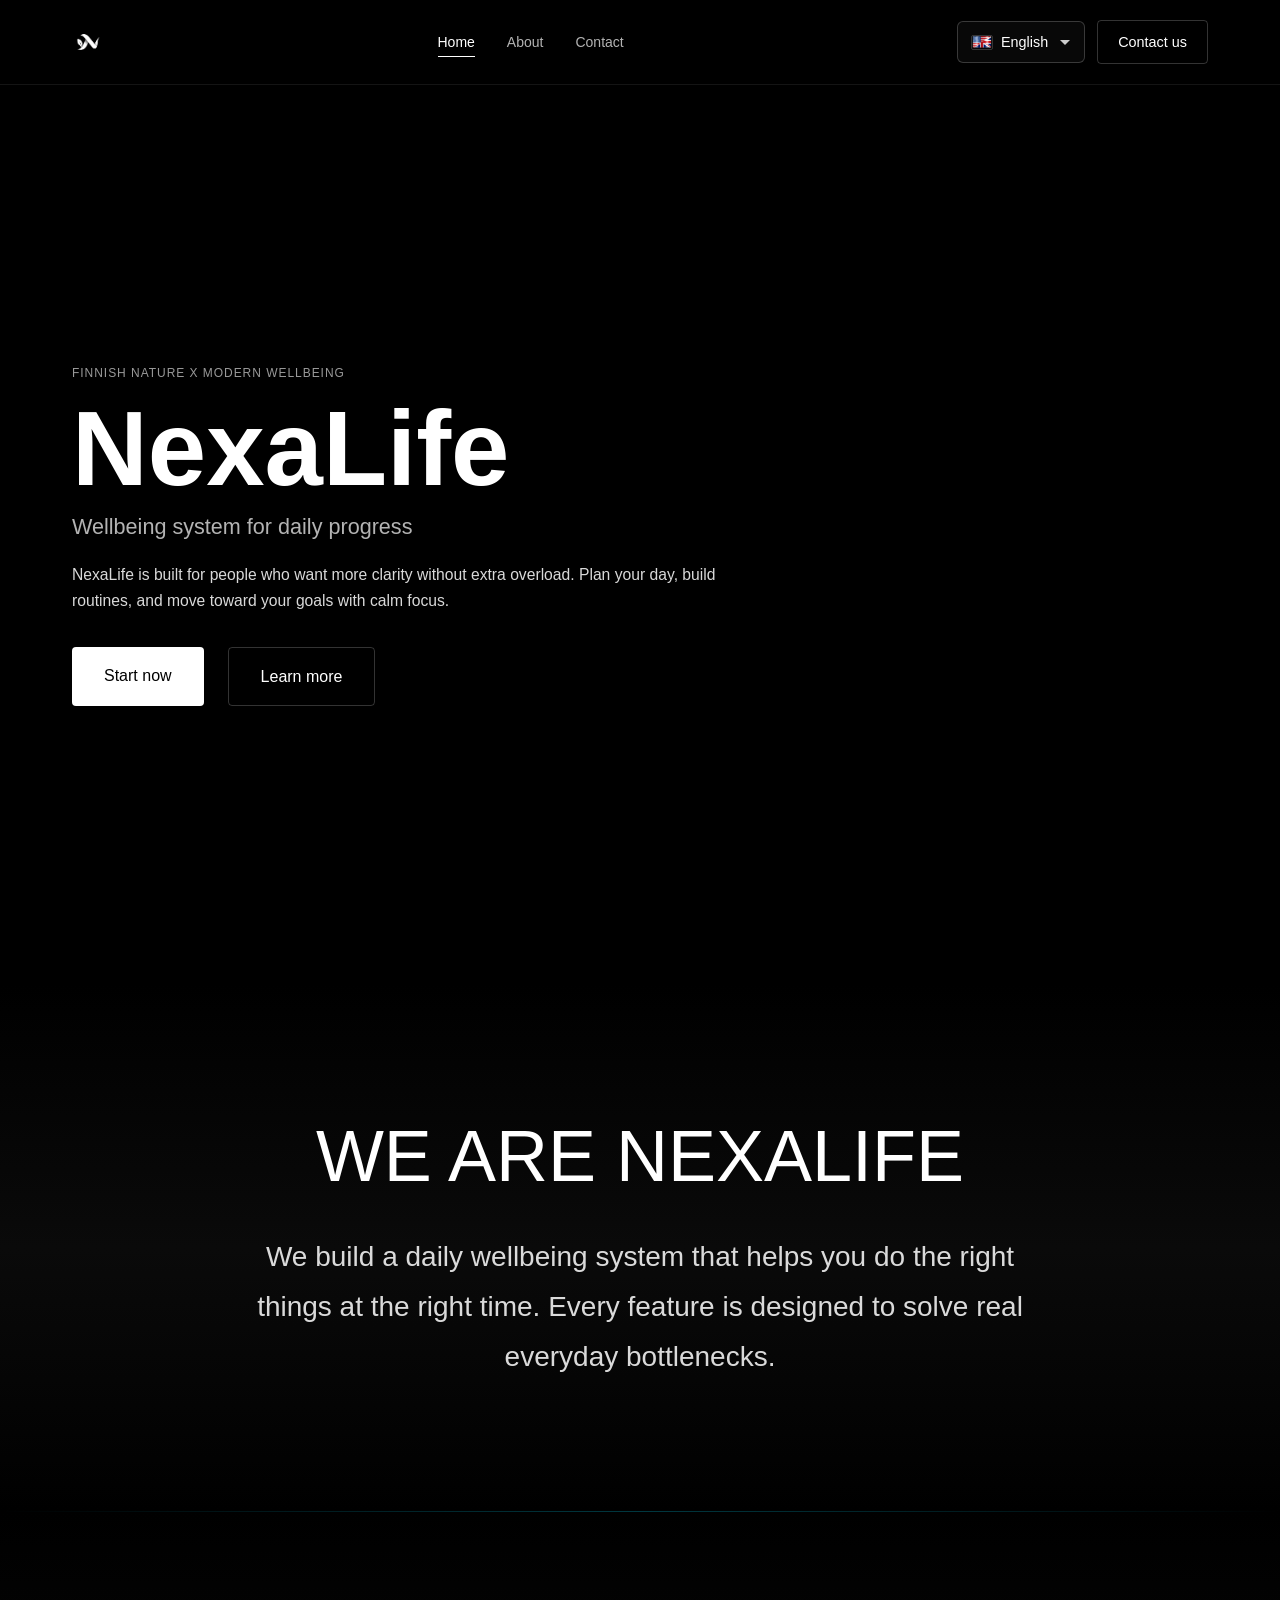
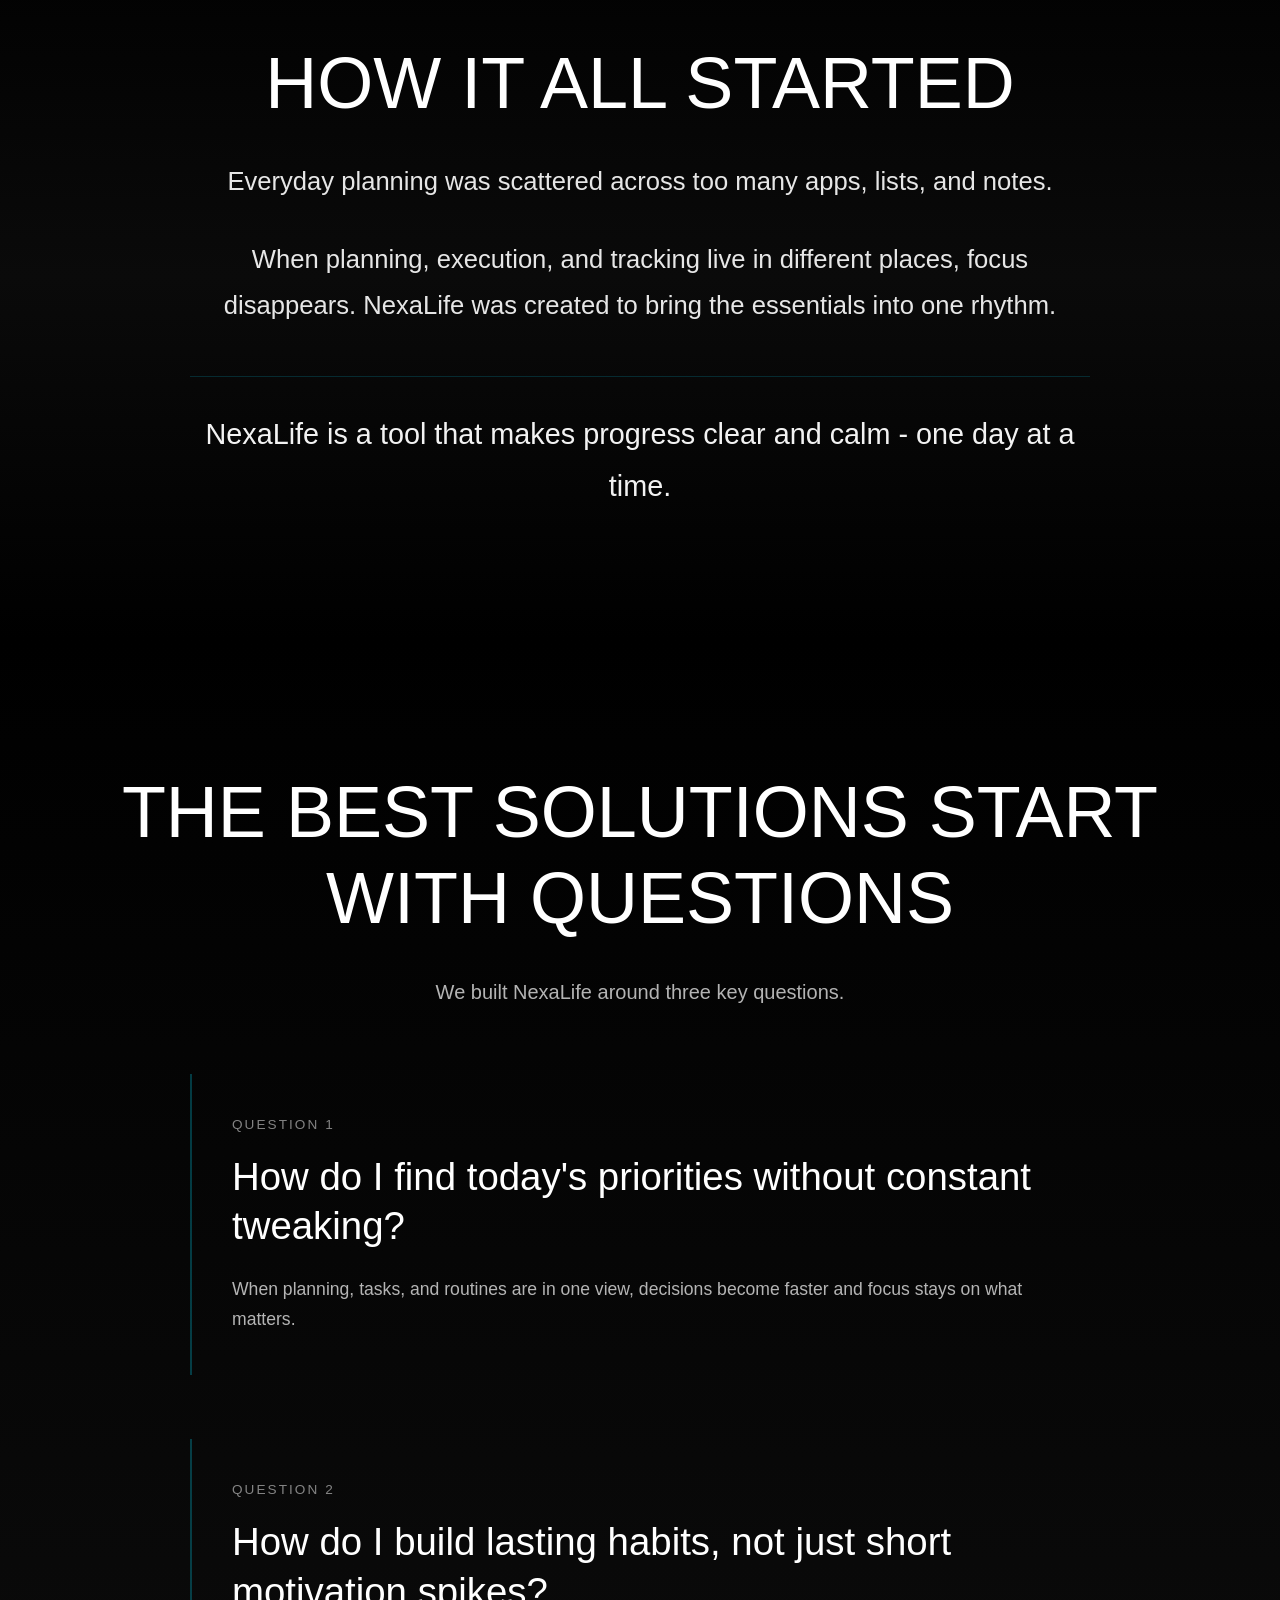
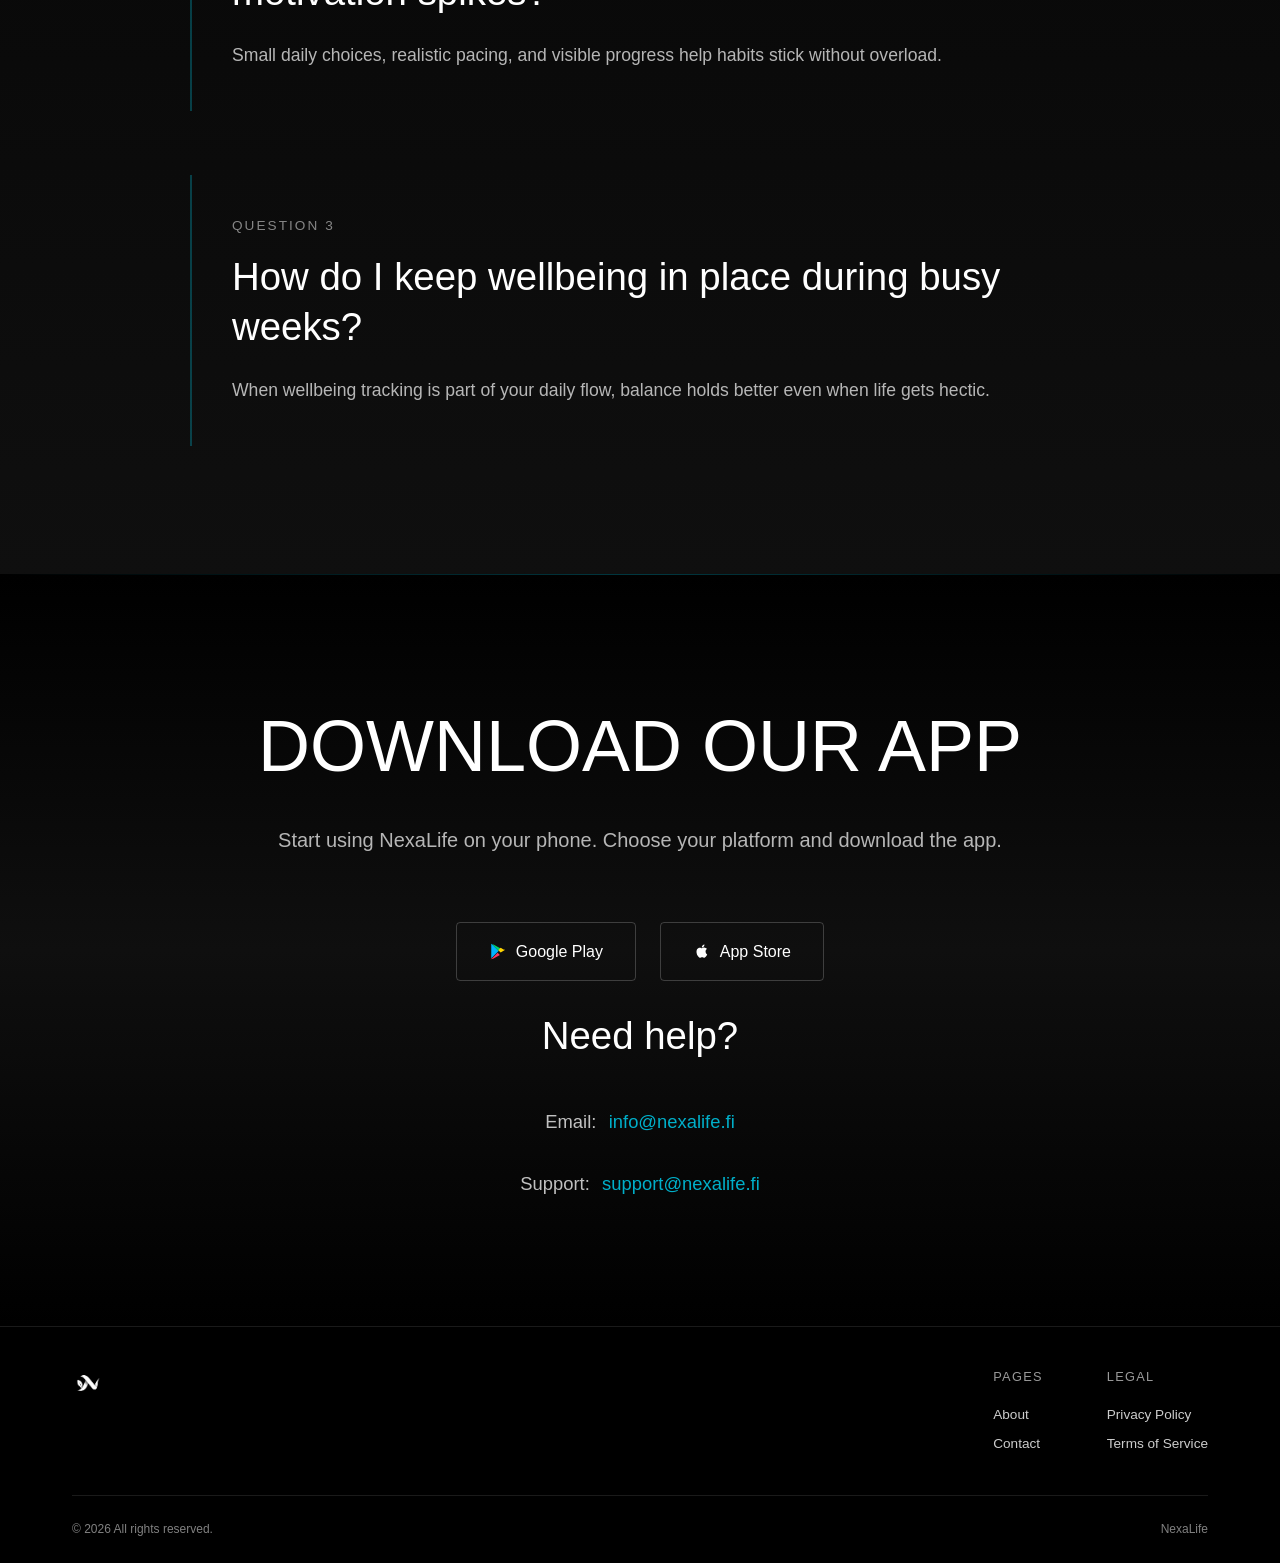
==== commit c9e937c3: "fds" ====
--- a/index.html
+++ b/index.html
@@ -15,9 +15,9 @@
                 </a>
             </div>
             <div class="nav-center">
-                <a href="#home" class="nav-link">Koti</a>
-                <a href="#story" class="nav-link">Tietoa</a>
-                <a href="#contact" class="nav-link">Yhteystiedot</a>
+                <a href="#home" class="nav-link" data-i18n="nav.home">Koti</a>
+                <a href="#story" class="nav-link" data-i18n="nav.about">Tietoa</a>
+                <a href="#contact" class="nav-link" data-i18n="nav.contact">Yhteystiedot</a>
             </div>
             <div class="nav-right">
                 <div class="language-selector" id="languageSelector" data-lang="fi">
@@ -45,7 +45,7 @@
                         <option value="en">English</option>
                     </select>
                 </div>
-                <a href="#contact" class="btn btn-outline">Ota yhteyttä</a>
+                <a href="#contact" class="btn btn-outline" data-i18n="nav.cta">Ota yhteyttä</a>
             </div>
         </div>
     </nav>
@@ -56,19 +56,19 @@
         </video>
         <div class="container">
             <div class="hero-content">
-                <p class="hero-label">Suomalainen luonto x moderni hyvinvointi</p>
+                <p class="hero-label" data-i18n="hero.label">Suomalainen luonto x moderni hyvinvointi</p>
                 <h1 class="hero-title">
                     <span>NexaLife</span>
                 </h1>
-                <h2 class="hero-subtitle">Hyvinvointijärjestelmä päivittäiseen etenemiseen</h2>
-                <p class="hero-description">
+                <h2 class="hero-subtitle" data-i18n="hero.subtitle">Hyvinvointijärjestelmä päivittäiseen etenemiseen</h2>
+                <p class="hero-description" data-i18n="hero.description">
                     NexaLife on tehty sinulle, joka haluat lisää selkeyttä ilman turhaa
                     kuormitusta. Suunnittele päivä, rakenna rutiineja ja etene
                     tavoitteissa rauhallisella fokuksella.
                 </p>
                 <div class="hero-buttons">
-                    <a href="#stores" class="btn btn-primary btn-large">Aloita nyt</a>
-                    <a href="#story" class="btn btn-outline btn-large">Lue lisää</a>
+                    <a href="#stores" class="btn btn-primary btn-large" data-i18n="hero.primaryCta">Aloita nyt</a>
+                    <a href="#story" class="btn btn-outline btn-large" data-i18n="hero.secondaryCta">Lue lisää</a>
                 </div>
             </div>
         </div>
@@ -77,8 +77,8 @@
     <section id="we-are" class="we-are">
         <div class="container">
             <div class="we-are-content">
-                <h2 class="we-are-title">WE ARE NEXALIFE</h2>
-                <p class="we-are-text">
+                <h2 class="we-are-title" data-i18n="weare.title">WE ARE NEXALIFE</h2>
+                <p class="we-are-text" data-i18n="weare.text">
                     Kehitämme hyvinvoinnin päiväjärjestelmää, joka auttaa tekemään oikeita
                     asioita oikeaan aikaan. Jokainen ominaisuus on rakennettu ratkaisemaan
                     oikeita arjen pullonkauloja.
@@ -91,18 +91,18 @@
 
     <section id="story" class="our-story">
         <div class="container">
-            <h2 class="story-title">MISTÄ KAIKKI ALKOI</h2>
+                <h2 class="story-title" data-i18n="story.title">MISTÄ KAIKKI ALKOI</h2>
             <div class="story-content">
                 <div class="story-text-wrapper">
-                    <p class="story-text">
+                    <p class="story-text" data-i18n="story.p1">
                         Arjen hallinta hajosi liian moneen appiin, listaan ja muistioon.
                     </p>
-                    <p class="story-text">
+                    <p class="story-text" data-i18n="story.p2">
                         Kun suunnittelu, toteutus ja seuranta ovat eri paikoissa, fokus
                         katoaa. NexaLife syntyi tarpeesta yhdistää kaikki olennainen yhteen
                         rytmiin.
                     </p>
-                    <p class="story-text story-text-final">
+                    <p class="story-text story-text-final" data-i18n="story.p3">
                         NexaLife on työkalu, joka tekee etenemisestä selkeää ja rauhallista
                         - päivä kerrallaan.
                     </p>
@@ -113,31 +113,31 @@
 
     <section id="questions" class="curiosity">
         <div class="container">
-            <h2 class="curiosity-title">PARHAAT RATKAISUT ALKAVAT KYSYMYKSISTÄ</h2>
-            <p class="curiosity-subtitle">
+            <h2 class="curiosity-title" data-i18n="questions.title">PARHAAT RATKAISUT ALKAVAT KYSYMYKSISTÄ</h2>
+            <p class="curiosity-subtitle" data-i18n="questions.subtitle">
                 Rakensimme NexaLifen kolmen kysymyksen ympärille.
             </p>
             <div class="curiosity-examples">
                 <div class="curiosity-example">
-                    <div class="curiosity-label">KYSYMYS 1</div>
-                    <h3 class="curiosity-question">Miten löydän päivän tärkeimmät asiat ilman jatkuvaa säätöä?</h3>
-                    <p class="curiosity-answer">
+                    <div class="curiosity-label" data-i18n="questions.q1.label">KYSYMYS 1</div>
+                    <h3 class="curiosity-question" data-i18n="questions.q1.question">Miten löydän päivän tärkeimmät asiat ilman jatkuvaa säätöä?</h3>
+                    <p class="curiosity-answer" data-i18n="questions.q1.answer">
                         Kun päivän suunnittelu, tehtävät ja rutiinit ovat samassa näkymässä,
                         päätöksenteko nopeutuu ja fokus pysyy olennaisessa.
                     </p>
                 </div>
                 <div class="curiosity-example">
-                    <div class="curiosity-label">KYSYMYS 2</div>
-                    <h3 class="curiosity-question">Miten rakennan pysyviä tapoja, en vain hetkellistä motivaatiota?</h3>
-                    <p class="curiosity-answer">
+                    <div class="curiosity-label" data-i18n="questions.q2.label">KYSYMYS 2</div>
+                    <h3 class="curiosity-question" data-i18n="questions.q2.question">Miten rakennan pysyviä tapoja, en vain hetkellistä motivaatiota?</h3>
+                    <p class="curiosity-answer" data-i18n="questions.q2.answer">
                         Pienet päivittäiset valinnat, realistinen rytmi ja näkyvä edistyminen
                         tekevät tavoista pysyviä ilman ylikuormitusta.
                     </p>
                 </div>
                 <div class="curiosity-example">
-                    <div class="curiosity-label">KYSYMYS 3</div>
-                    <h3 class="curiosity-question">Miten pidän hyvinvoinnin mukana myös kiireisinä viikkoina?</h3>
-                    <p class="curiosity-answer">
+                    <div class="curiosity-label" data-i18n="questions.q3.label">KYSYMYS 3</div>
+                    <h3 class="curiosity-question" data-i18n="questions.q3.question">Miten pidän hyvinvoinnin mukana myös kiireisinä viikkoina?</h3>
+                    <p class="curiosity-answer" data-i18n="questions.q3.answer">
                         Kun hyvinvoinnin seuranta on osa päivittäistä tekemistä, tasapaino säilyy
                         paremmin myös silloin, kun arki kiristyy.
                     </p>
@@ -150,8 +150,8 @@
 
     <section id="contact" class="cta">
         <div class="container">
-            <h2 class="cta-title">LATAA SOVELLUKSEMME</h2>
-            <p class="curiosity-subtitle">
+            <h2 class="cta-title" data-i18n="download.title">LATAA SOVELLUKSEMME</h2>
+            <p class="curiosity-subtitle" data-i18n="download.subtitle">
                 Aloita NexaLife helposti puhelimellasi. Valitse oma laitteesi ja lataa sovellus.
             </p>
             <div id="stores" class="hero-buttons" style="justify-content: center; margin-bottom: 2rem;">
@@ -164,7 +164,7 @@
                             <path fill="#FFD400" d="M20.6 10.8l-5.1-3-3.1 3.1 3.1 3.1 5.1-3c.6-.4.6-1.3 0-1.7z"/>
                         </svg>
                     </span>
-                    Google Play
+                    <span data-i18n="download.googlePlay">Google Play</span>
                 </a>
                 <a href="https://www.apple.com/app-store/" target="_blank" rel="noopener noreferrer" class="btn btn-outline btn-large store-btn">
                     <span class="store-logo" aria-hidden="true">
@@ -172,17 +172,17 @@
                             <path d="M16.7 12.5c0-2.2 1.8-3.3 1.9-3.3-1-1.5-2.6-1.7-3.2-1.7-1.4-.1-2.7.8-3.4.8-.7 0-1.8-.8-2.9-.8-1.5 0-2.9.9-3.7 2.2-1.6 2.8-.4 7 1.1 9.1.7 1 1.6 2.2 2.8 2.1 1.1 0 1.5-.7 2.9-.7 1.4 0 1.8.7 2.9.7 1.2 0 2-1.1 2.7-2.1.8-1.2 1.1-2.3 1.1-2.4 0 0-2.1-.8-2.1-3.9zM14.4 6c.6-.7 1-1.7.9-2.7-.9 0-2 .6-2.6 1.3-.6.6-1.1 1.7-1 2.6 1 .1 2-.5 2.7-1.2z"/>
                         </svg>
                     </span>
-                    App Store
+                    <span data-i18n="download.appStore">App Store</span>
                 </a>
             </div>
-            <h2 class="cta-title" style="font-size: clamp(1.6rem, 4vw, 2.4rem); margin-top: 1.2rem;">Tarvitsetko apua?</h2>
+            <h2 class="cta-title" style="font-size: clamp(1.6rem, 4vw, 2.4rem); margin-top: 1.2rem;" data-i18n="help.title">Tarvitsetko apua?</h2>
             <div class="contact-info">
                 <p class="contact-text">
-                    Sähköposti:
+                    <span data-i18n="help.email">Sähköposti:</span>
                     <a href="mailto:info@nexalife.fi" class="contact-link">info@nexalife.fi</a>
                 </p>
                 <p class="contact-text">
-                    Tuki:
+                    <span data-i18n="help.support">Tuki:</span>
                     <a href="mailto:support@nexalife.fi" class="contact-link">support@nexalife.fi</a>
                 </p>
             </div>
@@ -199,19 +199,19 @@
                 </div>
                 <div class="footer-links">
                     <div class="footer-column">
-                        <h4>Sivut</h4>
-                        <a href="#story">Tietoa</a>
-                        <a href="#contact">Yhteys</a>
+                        <h4 data-i18n="footer.pages">Sivut</h4>
+                        <a href="#story" data-i18n="footer.about">Tietoa</a>
+                        <a href="#contact" data-i18n="footer.contact">Yhteys</a>
                     </div>
                     <div class="footer-column">
-                        <h4>Lakitiedot</h4>
-                        <a href="https://nexalife.fi/privacy_policy">Tietosuojaseloste</a>
-                        <a href="https://nexalife.fi/terms_of_service">Käyttöehdot</a>
+                        <h4 data-i18n="footer.legal">Lakitiedot</h4>
+                        <a href="https://nexalife.fi/privacy_policy" data-i18n="footer.privacy">Tietosuojaseloste</a>
+                        <a href="https://nexalife.fi/terms_of_service" data-i18n="footer.terms">Käyttöehdot</a>
                     </div>
                 </div>
             </div>
             <div class="footer-bottom">
-                <p>&copy; 2026 Kaikki oikeudet pidätetään.</p>
+                <p data-i18n="footer.copyright">&copy; 2026 Kaikki oikeudet pidätetään.</p>
                 <p class="footer-company">NexaLife</p>
             </div>
         </div>
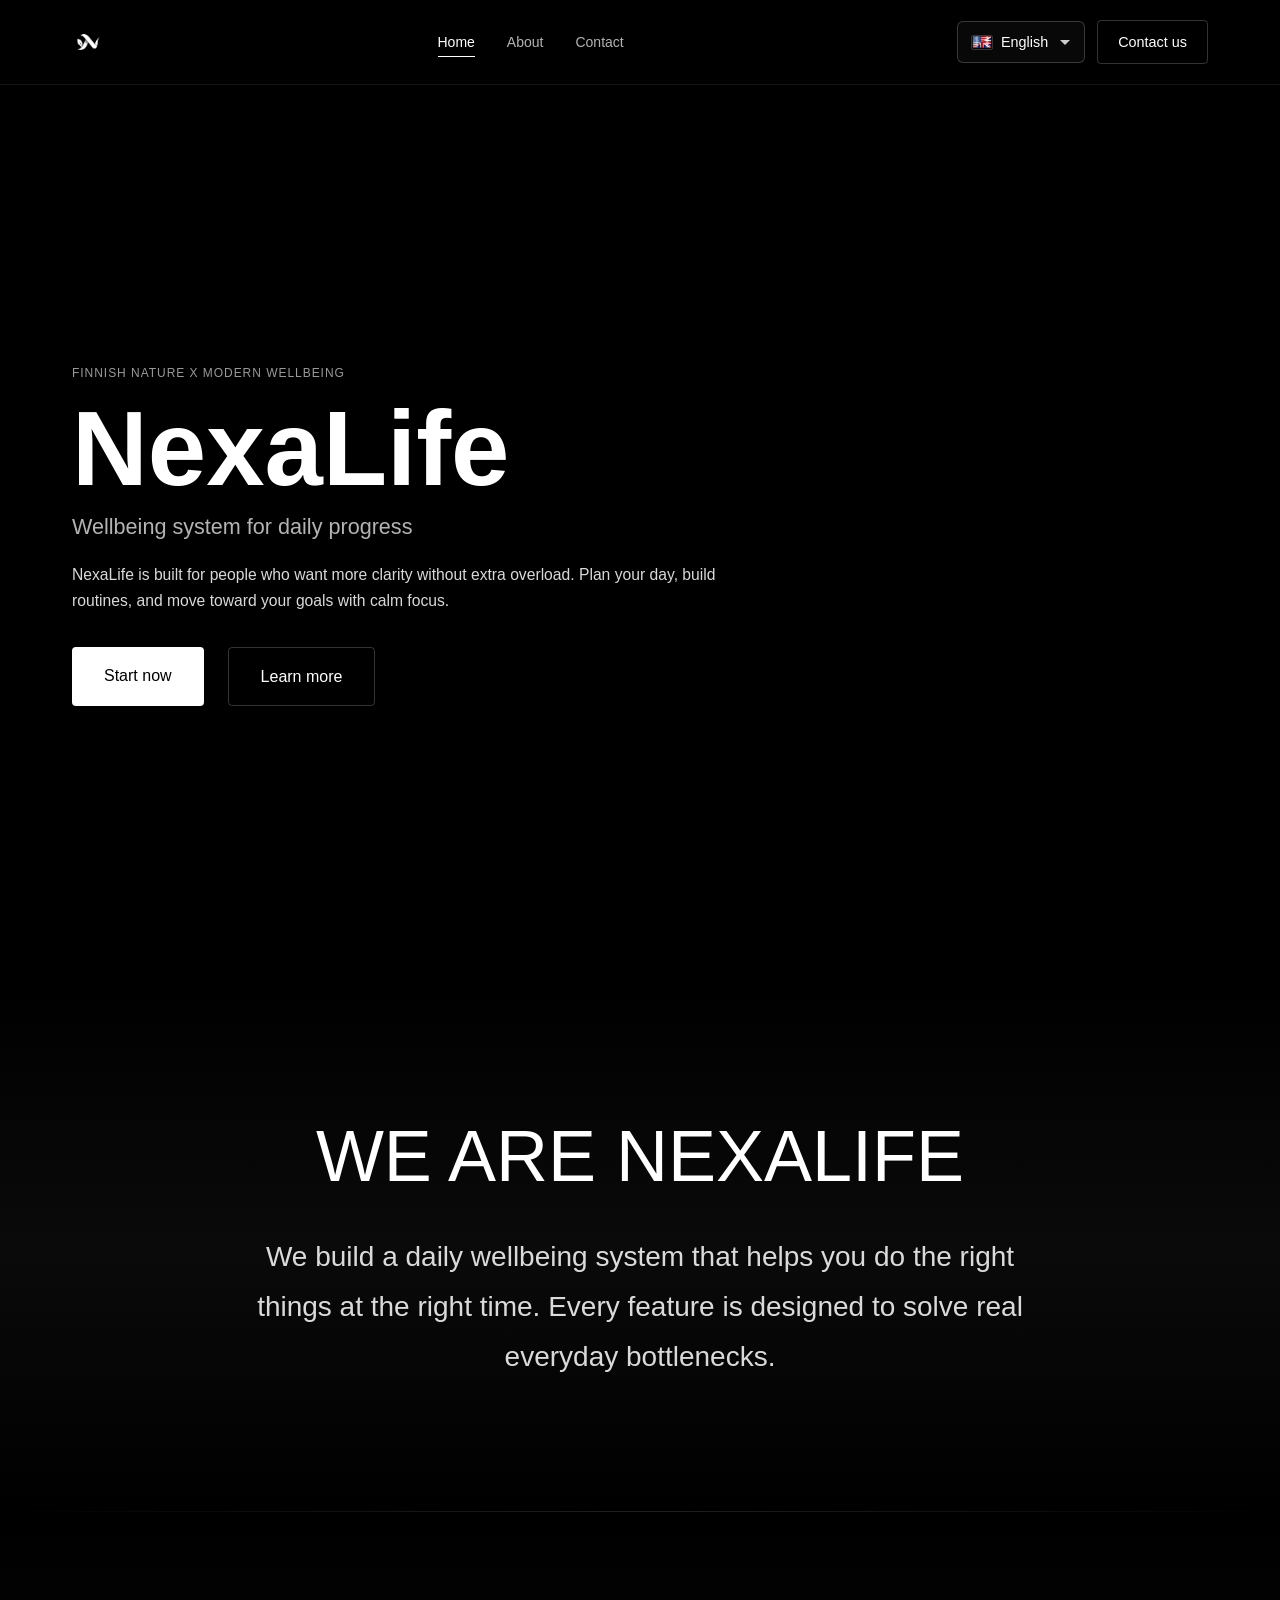
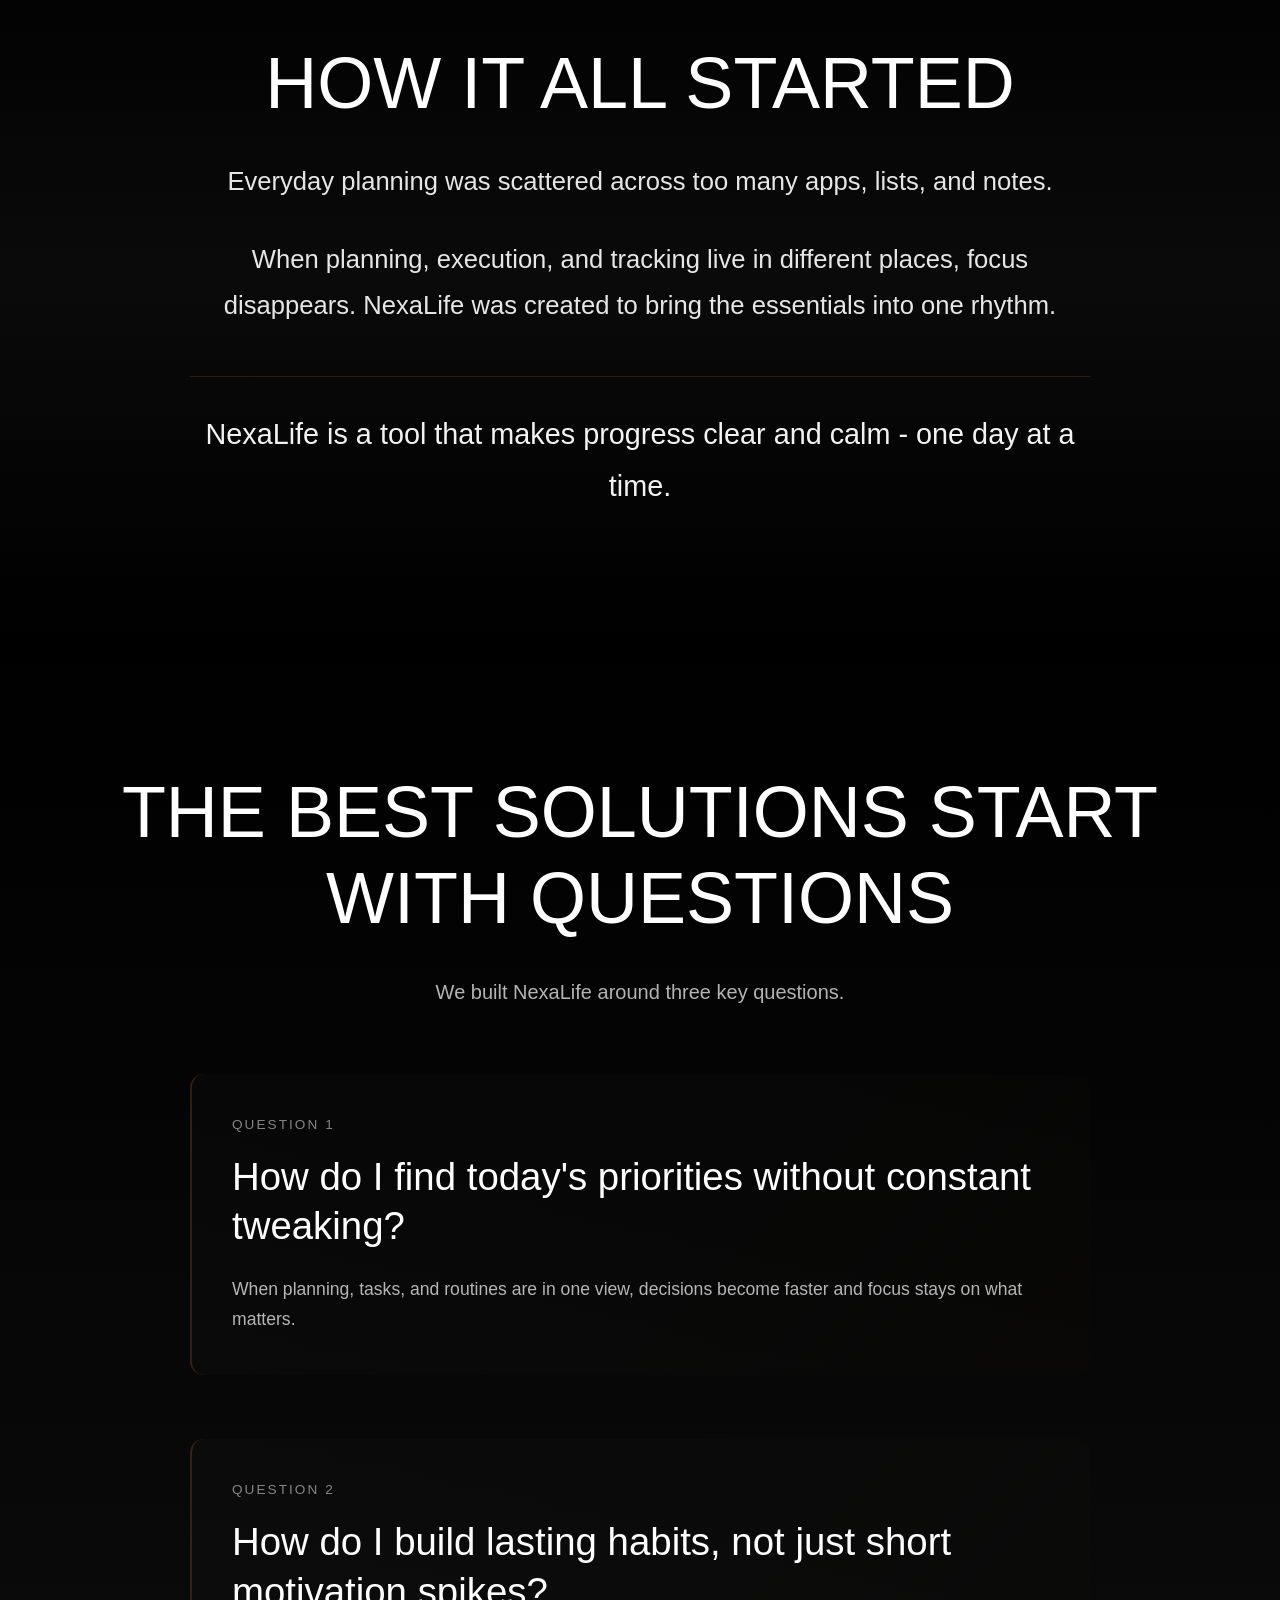
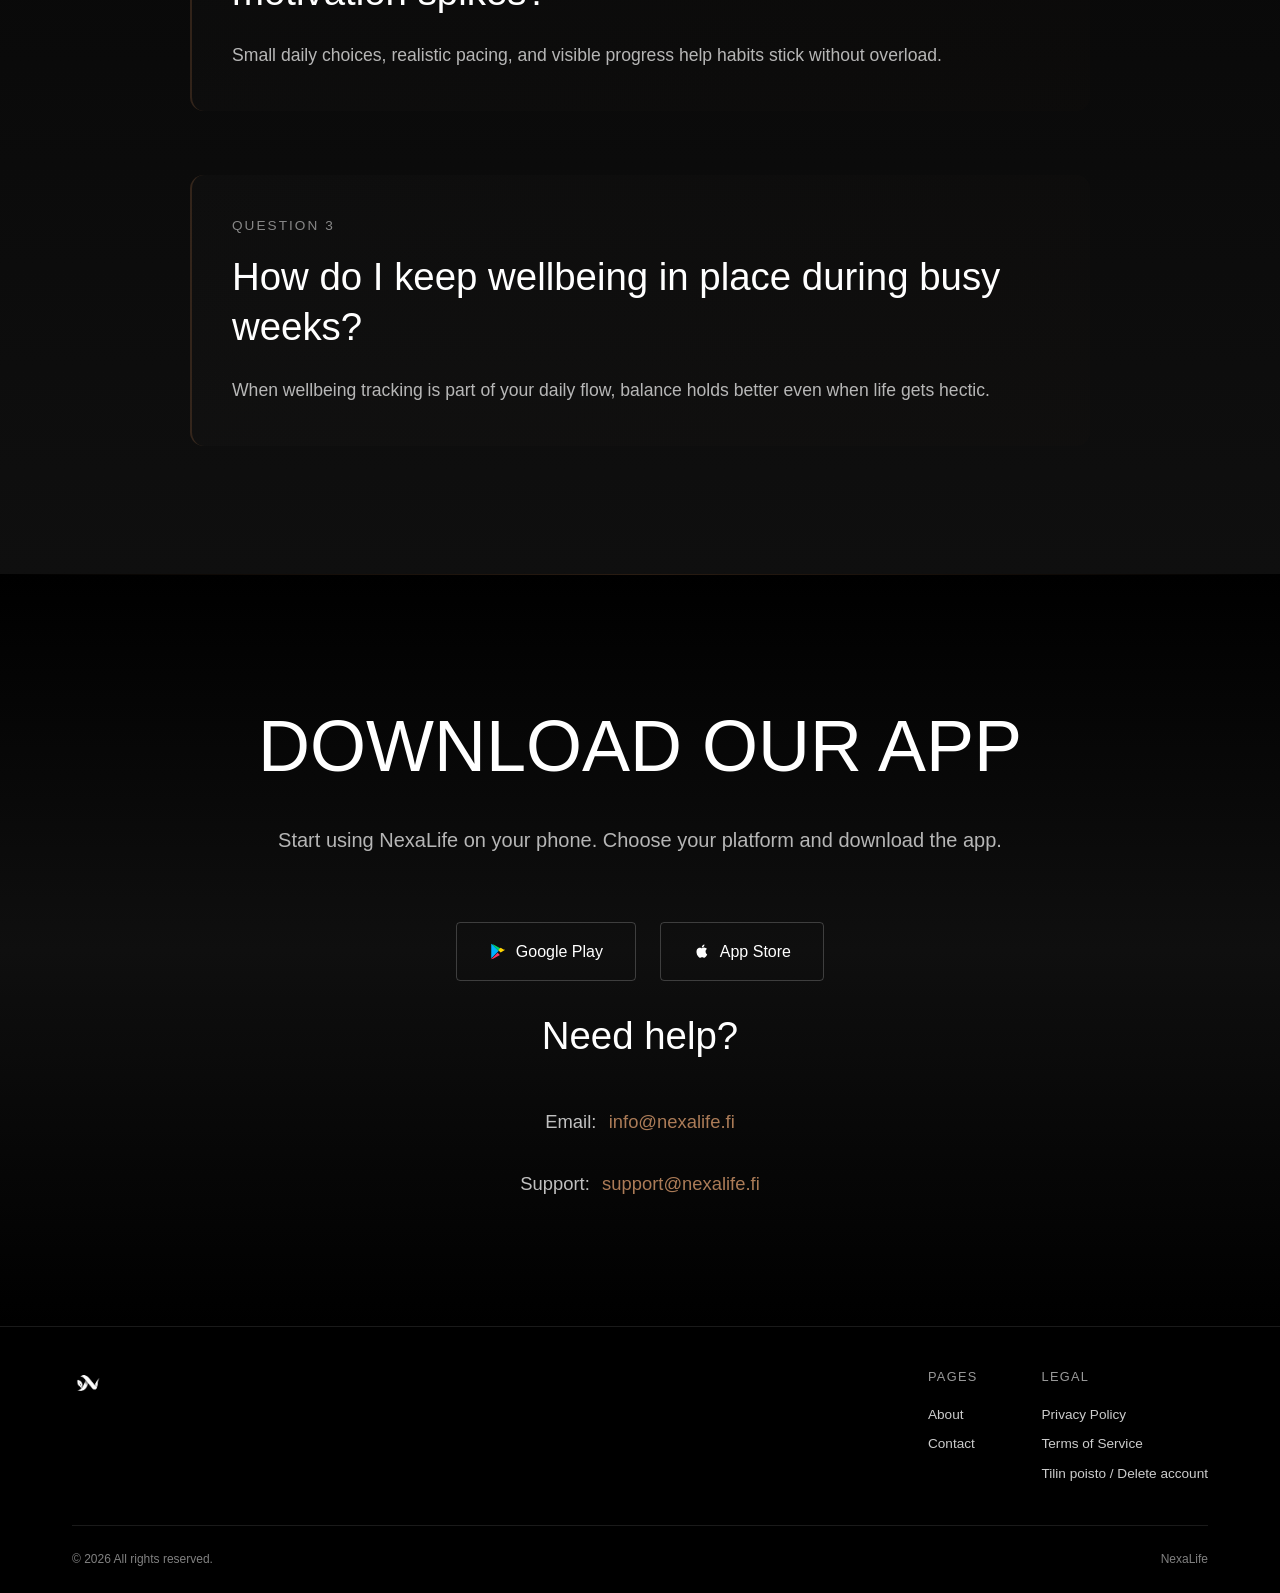
==== commit b4d43d10: "update" ====
--- a/index.html
+++ b/index.html
@@ -207,6 +207,7 @@
                         <h4 data-i18n="footer.legal">Lakitiedot</h4>
                         <a href="https://nexalife.fi/privacy_policy" data-i18n="footer.privacy">Tietosuojaseloste</a>
                         <a href="https://nexalife.fi/terms_of_service" data-i18n="footer.terms">Käyttöehdot</a>
+                        <a href="https://nexalife.fi/delete_account">Tilin poisto / Delete account</a>
                     </div>
                 </div>
             </div>
--- a/styles.css
+++ b/styles.css
@@ -46,6 +46,21 @@
 .nav-link:hover, .nav-link.is-active { color: #fff; }
 .nav-link:hover::after, .nav-link.is-active::after { width: 100%; }
 
+/* Keep legal-page header height identical to landing page */
+.legal-page .navbar-landing {
+  padding: 1.25rem 0;
+}
+
+.legal-page .navbar-landing .container {
+  min-height: 2.5rem;
+  align-items: center;
+}
+
+.legal-page .nav-center,
+.legal-page .nav-right {
+  align-items: center;
+}
+
 .btn {
   padding: .75rem 1.5rem;
   border-radius: 4px;
@@ -68,6 +83,53 @@
 .btn-large { padding: 1rem 2rem; font-size: 1rem; }
 .btn-block { width: 100%; text-align: center; display: block; }
 
+/* Sentra-like CTA hover glow for key buttons */
+.nav-right .btn-outline,
+.hero-buttons .btn {
+  position: relative;
+  overflow: hidden;
+  transition: transform .32s ease, box-shadow .32s ease, border-color .32s ease, background .32s ease, color .32s ease;
+}
+
+.nav-right .btn-outline::before,
+.hero-buttons .btn::before {
+  content: "";
+  position: absolute;
+  top: -120%;
+  left: -35%;
+  width: 58%;
+  height: 320%;
+  background: linear-gradient(120deg, rgba(255,255,255,0) 0%, rgba(255,255,255,.22) 45%, rgba(255,255,255,0) 100%);
+  transform: rotate(16deg) translateX(-120%);
+  opacity: 0;
+  transition: transform .45s ease, opacity .45s ease;
+  pointer-events: none;
+}
+
+.nav-right .btn-outline:hover,
+.hero-buttons .btn:hover {
+  transform: translateY(-3px);
+  border-color: rgba(139,94,60,.8);
+  box-shadow: 0 12px 30px rgba(0,0,0,.38), 0 0 22px rgba(139,94,60,.24);
+}
+
+.nav-right .btn-outline:hover::before,
+.hero-buttons .btn:hover::before {
+  opacity: 1;
+  transform: rotate(16deg) translateX(240%);
+}
+
+.hero-buttons .btn-primary:hover {
+  background: #ffffff;
+  color: #000;
+}
+
+.hero-buttons .btn-outline:hover,
+.nav-right .btn-outline:hover {
+  background: rgba(255,255,255,.06);
+  color: #fff;
+}
+
 /* Language selector (Sentra-style) */
 .language-selector { position: relative; }
 .language-select-hidden { display: none; }
@@ -212,7 +274,7 @@
 /* Sections */
 .section-divider {
   height: 1px;
-  background: linear-gradient(90deg, transparent 0%, rgba(0,184,212,.3) 50%, transparent 100%);
+  background: linear-gradient(90deg, transparent 0%, rgba(139,94,60,.3) 50%, transparent 100%);
   margin: 0;
   border: none;
 }
@@ -253,7 +315,7 @@
   font-weight: 500;
   margin-top: 1rem;
   padding-top: 2rem;
-  border-top: 1px solid rgba(0, 184, 212, 0.2);
+  border-top: 1px solid rgba(139, 94, 60, 0.25);
 }
 
 .curiosity-subtitle, .pricing-subtitle {
@@ -269,7 +331,34 @@
 .curiosity-example {
   max-width: 900px;
   padding: 2.5rem;
-  border-left: 2px solid rgba(0,184,212,.3);
+  border-left: 2px solid rgba(139,94,60,.3);
+  background: linear-gradient(135deg, rgba(255,255,255,.015) 0%, rgba(139,94,60,.02) 100%);
+  border-radius: 14px;
+  position: relative;
+  overflow: hidden;
+  transition: transform .35s ease, border-color .35s ease, box-shadow .35s ease, background .35s ease;
+}
+.curiosity-example::before {
+  content: "";
+  position: absolute;
+  inset: -40% auto auto -30%;
+  width: 60%;
+  height: 180%;
+  background: radial-gradient(circle, rgba(139,94,60,.22) 0%, rgba(139,94,60,0) 68%);
+  opacity: 0;
+  transform: rotate(18deg) translateX(-25%);
+  transition: opacity .45s ease, transform .45s ease;
+  pointer-events: none;
+}
+.curiosity-example:hover {
+  transform: translateY(-6px);
+  border-left-color: rgba(139,94,60,.95);
+  box-shadow: 0 18px 50px rgba(0,0,0,.45), 0 0 34px rgba(139,94,60,.18);
+  background: linear-gradient(135deg, rgba(255,255,255,.03) 0%, rgba(139,94,60,.07) 100%);
+}
+.curiosity-example:hover::before {
+  opacity: 1;
+  transform: rotate(18deg) translateX(35%);
 }
 .curiosity-label {
   font-size: .85rem;
@@ -283,12 +372,21 @@
   font-weight: 400;
   line-height: 1.3;
   margin-bottom: 1.5rem;
+  transition: color .3s ease, text-shadow .3s ease;
 }
 .curiosity-answer {
   font-size: 1.1rem;
   line-height: 1.7;
   color: rgba(255,255,255,.7);
   font-weight: 300;
+  transition: color .3s ease;
+}
+.curiosity-example:hover .curiosity-question {
+  color: #ffffff;
+  text-shadow: 0 0 22px rgba(139,94,60,.26);
+}
+.curiosity-example:hover .curiosity-answer {
+  color: rgba(255,255,255,.9);
 }
 
 /* Pricing */
@@ -306,8 +404,8 @@
   border-radius: 8px;
 }
 .pricing-card-featured {
-  background: linear-gradient(135deg, rgba(255,255,255,.04) 0%, rgba(0,184,212,.05) 100%);
-  border-color: rgba(0,184,212,.3);
+  background: linear-gradient(135deg, rgba(255,255,255,.04) 0%, rgba(139,94,60,.05) 100%);
+  border-color: rgba(139,94,60,.3);
   border-width: 2px;
 }
 .pricing-badge {
@@ -315,7 +413,7 @@
   top: -12px;
   left: 50%;
   transform: translateX(-50%);
-  background: rgba(0,184,212,.9);
+  background: rgba(139,94,60,.9);
   color: #fff;
   padding: .5rem 1.5rem;
   border-radius: 20px;
@@ -326,7 +424,7 @@
 .pricing-amount { text-align: center; margin-bottom: 2rem; }
 .pricing-price { font-size: 3.5rem; font-weight: 300; line-height: 1; }
 .pricing-period { font-size: 1.1rem; color: rgba(255,255,255,.6); font-weight: 300; }
-.pricing-savings { text-align: center; color: rgba(0,184,212,.9); margin-bottom: 2rem; }
+.pricing-savings { text-align: center; color: rgba(139,94,60,.9); margin-bottom: 2rem; }
 .pricing-features { list-style: none; margin-bottom: 2.5rem; }
 .pricing-features li {
   padding: .75rem 0 .75rem 1.5rem;
@@ -334,12 +432,35 @@
   border-bottom: 1px solid rgba(255,255,255,.05);
   position: relative;
 }
-.pricing-features li::before { content: '✓'; position: absolute; left: 0; color: rgba(0,184,212,.8); }
+.pricing-features li::before { content: '✓'; position: absolute; left: 0; color: rgba(139,94,60,.8); }
 
 /* CTA + footer */
 .contact-info { display: flex; flex-direction: column; gap: 2rem; align-items: center; margin-top: 3rem; }
 .contact-text { font-size: 1.15rem; color: rgba(255,255,255,.75); }
-.contact-link { color: rgba(0,184,212,.95); text-decoration: none; margin-left: .45rem; }
+.contact-link {
+  color: rgba(180,130,92,.95);
+  text-decoration: none;
+  margin-left: .45rem;
+  position: relative;
+  transition: color .25s ease, text-shadow .25s ease;
+}
+.contact-link::after {
+  content: "";
+  position: absolute;
+  left: 0;
+  bottom: -3px;
+  width: 0;
+  height: 1px;
+  background: currentColor;
+  transition: width .25s ease;
+}
+.contact-link:hover {
+  color: #d5b18e;
+  text-shadow: 0 0 16px rgba(139,94,60,.28);
+}
+.contact-link:hover::after {
+  width: 100%;
+}
 
 .footer {
   padding: 2.5rem 0 1.5rem;
@@ -369,6 +490,24 @@
   margin-bottom: .5rem;
   font-size: .85rem;
   font-weight: 300;
+  position: relative;
+  transition: color .25s ease;
+}
+.footer-column a::after {
+  content: "";
+  position: absolute;
+  left: 0;
+  bottom: -3px;
+  width: 0;
+  height: 1px;
+  background: #fff;
+  transition: width .25s ease;
+}
+.footer-column a:hover {
+  color: #fff;
+}
+.footer-column a:hover::after {
+  width: 100%;
 }
 .footer-bottom {
   padding-top: 1.5rem;
@@ -379,6 +518,31 @@
   gap: 1rem;
 }
 .footer-bottom p { color: rgba(255,255,255,.5); font-size: .75rem; font-weight: 300; }
+
+/* Store buttons: same interaction feel as primary CTA buttons */
+.store-btn {
+  position: relative;
+  overflow: hidden;
+}
+
+.store-btn::before {
+  content: "";
+  position: absolute;
+  top: -120%;
+  left: -35%;
+  width: 58%;
+  height: 320%;
+  background: linear-gradient(120deg, rgba(255,255,255,0) 0%, rgba(255,255,255,.22) 45%, rgba(255,255,255,0) 100%);
+  transform: rotate(16deg) translateX(-120%);
+  opacity: 0;
+  transition: transform .45s ease, opacity .45s ease;
+  pointer-events: none;
+}
+
+.store-btn:hover::before {
+  opacity: 1;
+  transform: rotate(16deg) translateX(240%);
+}
 
 /* Animations */
 .fade-in { opacity: 0; transform: translateY(30px); transition: opacity .8s ease, transform .8s ease; }
@@ -419,6 +583,12 @@
 }
 
 .legal-page .text-card ul {
+  margin: 0 0 14px;
+  padding-left: 1.35rem;
+  list-style-position: outside;
+}
+
+.legal-page .text-card ol {
   margin: 0 0 14px;
   padding-left: 1.35rem;
   list-style-position: outside;
@@ -441,4 +611,7 @@
   .pricing-grid { grid-template-columns: 1fr; }
   .pricing-card { padding: 2rem 1.5rem; }
   .footer-content, .footer-links, .footer-bottom { flex-direction: column; align-items: flex-start; }
-}
+  .curiosity-example:hover { transform: none; }
+  .nav-right .btn-outline:hover,
+  .hero-buttons .btn:hover { transform: none; }
+}
